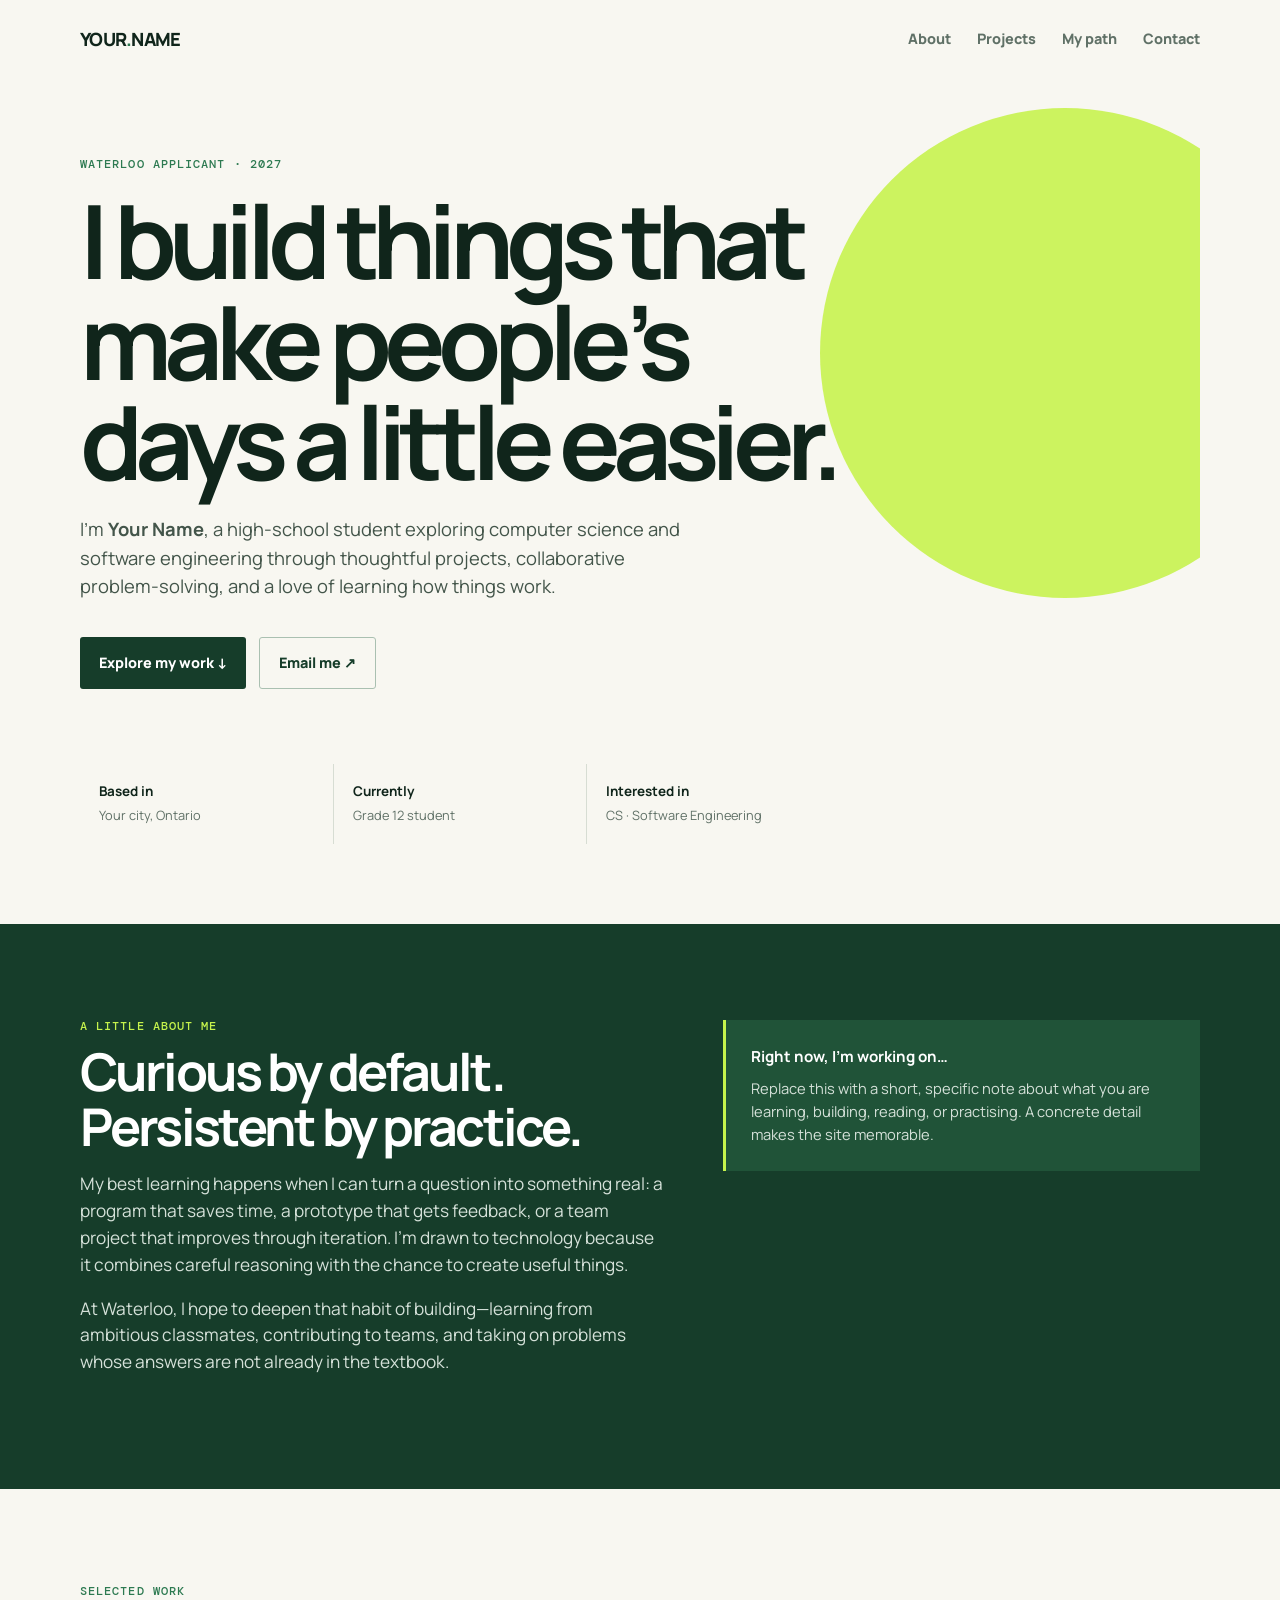
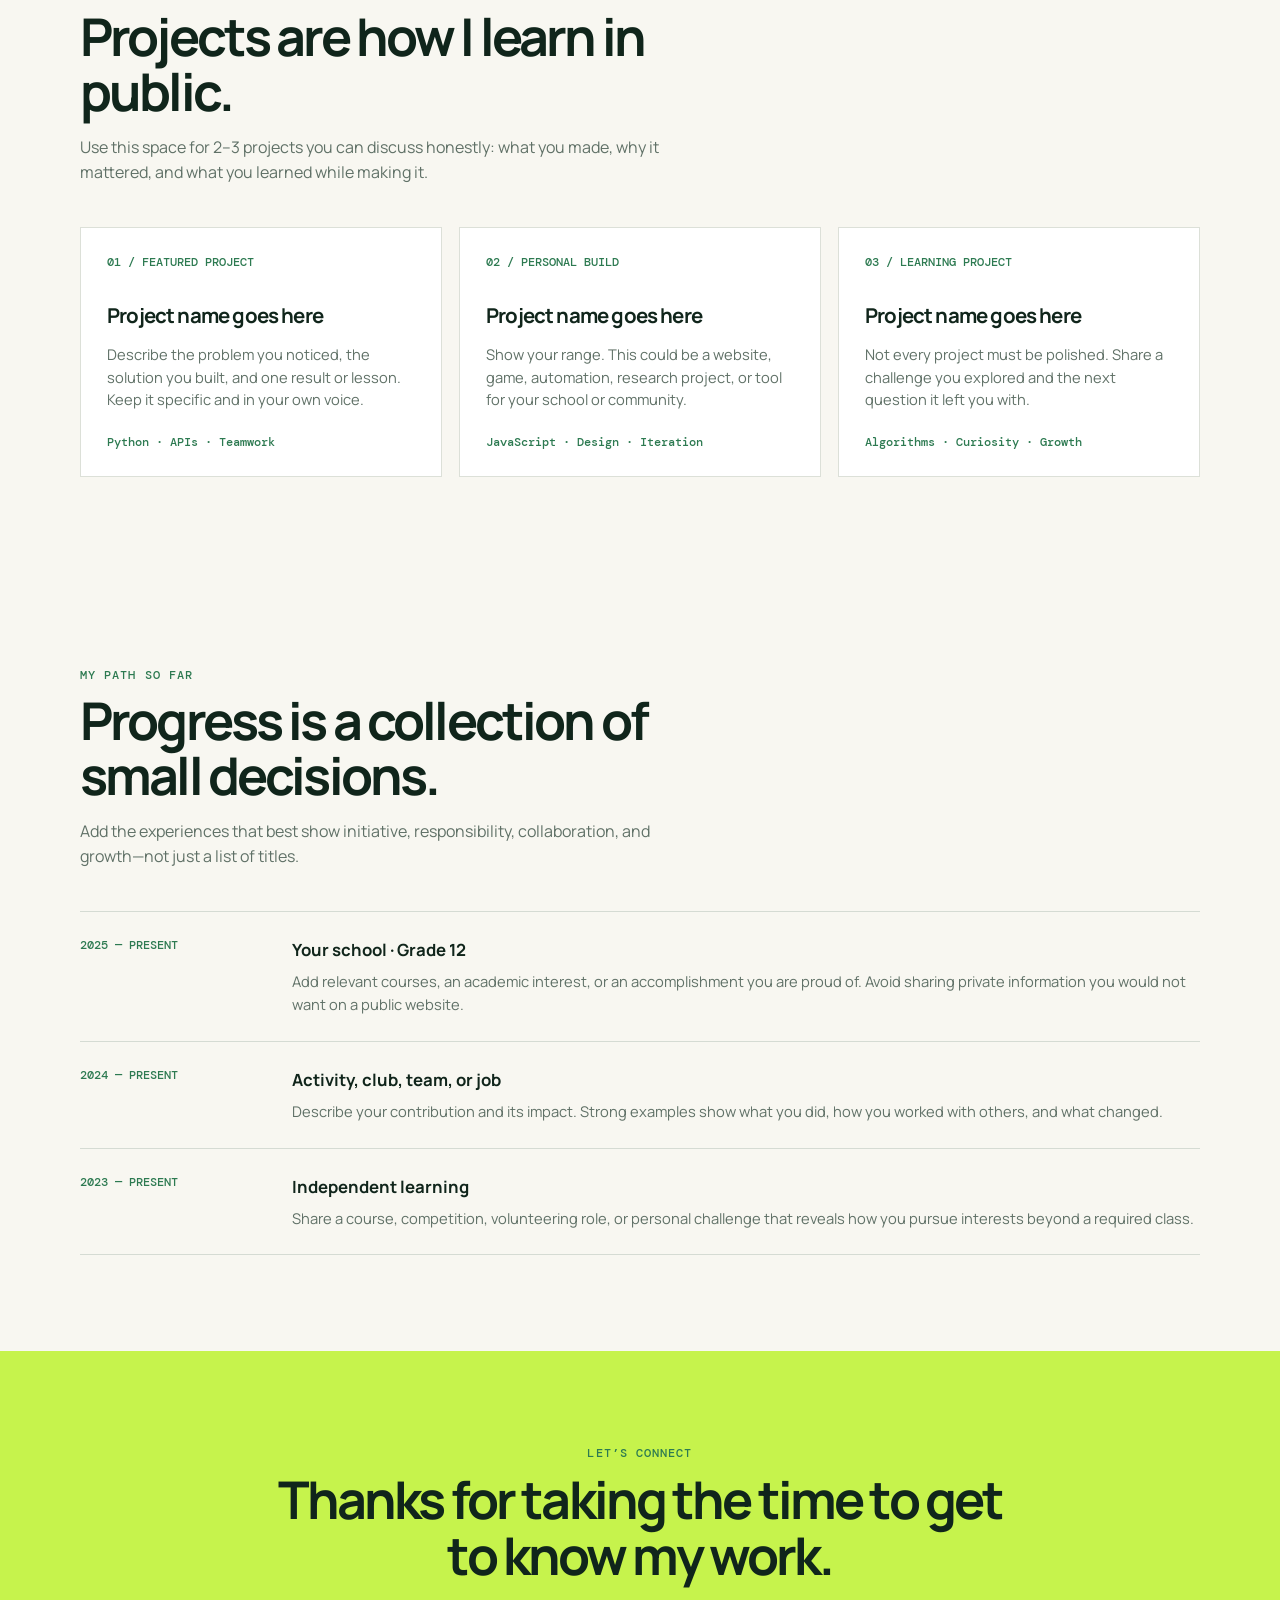
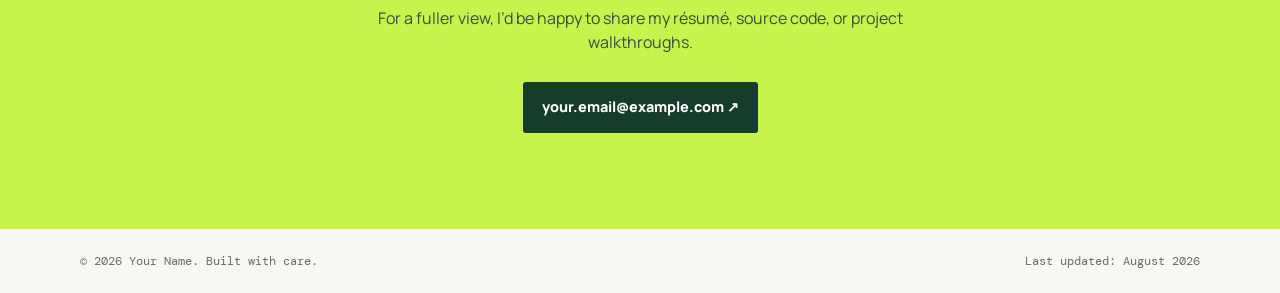
==== index.html @ 2b573045 "Add portfolio website" ====
<!doctype html>
<html lang="en">
  <head>
    <meta charset="UTF-8" />
    <meta name="viewport" content="width=device-width, initial-scale=1.0" />
    <meta name="description" content="A student portfolio for a University of Waterloo application." />
    <title>Your Name | Future CS / SE Student</title>
    <link rel="preconnect" href="https://fonts.googleapis.com" />
    <link rel="preconnect" href="https://fonts.gstatic.com" crossorigin />
    <link href="https://fonts.googleapis.com/css2?family=DM+Mono:wght@400;500&family=Manrope:wght@400;500;600;700;800&display=swap" rel="stylesheet" />
    <style>
      :root { --ink:#10251b; --pine:#163d2a; --leaf:#2d7a51; --lime:#c6f34c; --cream:#f8f7f1; --sand:#ebe9de; --muted:#607167; }
      * { box-sizing:border-box; } html { scroll-behavior:smooth; }
      body { margin:0; color:var(--ink); background:var(--cream); font-family:Manrope,Arial,sans-serif; line-height:1.55; }
      a { color:inherit; } .wrap { width:min(1120px, calc(100% - 40px)); margin:auto; }
      nav { display:flex; justify-content:space-between; align-items:center; padding:25px 0; font-size:.9rem; font-weight:800; }
      .brand { text-decoration:none; letter-spacing:-.04em; font-size:1.14rem; } .brand i { color:var(--leaf); font-style:normal; }
      .links { display:flex; gap:26px; } .links a { text-decoration:none; color:var(--muted); } .links a:hover { color:var(--ink); }
      .hero { min-height:610px; padding:80px 0 80px; position:relative; overflow:hidden; }
      .hero:after { content:""; position:absolute; width:490px; height:490px; border-radius:50%; background:var(--lime); right:-110px; top:30px; z-index:-1; opacity:.88; }
      .eyebrow, .kicker { font:500 .75rem/1 'DM Mono',monospace; letter-spacing:.09em; text-transform:uppercase; color:var(--leaf); }
      h1 { max-width:790px; margin:20px 0 24px; font-size:clamp(3.25rem, 8vw, 6.8rem); line-height:.98; letter-spacing:-.075em; }
      .intro { max-width:610px; margin:0; color:#43554a; font-size:1.15rem; }
      .actions { display:flex; gap:13px; margin-top:36px; flex-wrap:wrap; }
      .button { display:inline-flex; align-items:center; gap:9px; padding:14px 19px; border-radius:3px; text-decoration:none; font-weight:800; font-size:.9rem; }
      .button.primary { background:var(--pine); color:#fff; } .button.secondary { border:1px solid #aac0b1; color:var(--pine); }
      .button:hover { transform:translateY(-2px); transition:.18s ease; }
      .quick-facts { display:grid; grid-template-columns:repeat(3, 1fr); gap:1px; margin-top:75px; max-width:760px; background:#d7ddd3; }
      .fact { padding:17px 19px; background:var(--cream); } .fact strong { display:block; font-size:.84rem; } .fact span { color:var(--muted); font-size:.8rem; }
      section { padding:96px 0; } .section-heading { max-width:610px; margin-bottom:42px; }
      h2 { margin:12px 0; font-size:clamp(2rem,4.1vw,3.25rem); line-height:1.06; letter-spacing:-.055em; } .section-heading p { color:var(--muted); }
      .about { background:var(--pine); color:#fff; } .about .kicker { color:var(--lime); }
      .about-grid { display:grid; grid-template-columns:1.1fr .9fr; gap:60px; align-items:start; } .about p { color:#d5e1d9; font-size:1.08rem; }
      .now { padding:25px; background:#205338; border-left:3px solid var(--lime); } .now h3 { margin:0 0 9px; font-size:.95rem; } .now p { margin:0; font-size:.92rem; }
      .cards { display:grid; grid-template-columns:repeat(3,1fr); gap:17px; }
      .card { border:1px solid #dce0d8; background:#fff; padding:26px; min-height:250px; display:flex; flex-direction:column; }
      .number { font:500 .75rem 'DM Mono',monospace; color:var(--leaf); } .card h3 { font-size:1.28rem; letter-spacing:-.04em; margin:30px 0 11px; } .card p { margin:0; color:var(--muted); font-size:.92rem; }
      .tag { margin-top:auto; padding-top:24px; font:500 .72rem 'DM Mono',monospace; color:var(--leaf); }
      .path { border-top:1px solid #d5dbd3; } .timeline { display:grid; grid-template-columns:190px 1fr; border-bottom:1px solid #d5dbd3; padding:25px 0; gap:22px; } .timeline time { font:500 .78rem 'DM Mono',monospace; color:var(--leaf); } .timeline h3 { margin:0 0 7px; font-size:1.05rem; } .timeline p { margin:0; color:var(--muted); font-size:.92rem; }
      .contact { background:var(--lime); text-align:center; } .contact h2 { max-width:750px; margin:13px auto 23px; } .contact p { max-width:580px; margin:0 auto 27px; color:#34513e; }
      footer { padding:24px 0; color:var(--muted); font:400 .75rem 'DM Mono',monospace; display:flex; justify-content:space-between; }
      @media (max-width:750px) { .links { display:none; } .hero { min-height:auto; padding-top:55px; } .hero:after { width:260px; height:260px; right:-100px; top:10px; } .quick-facts, .cards { grid-template-columns:1fr; max-width:360px; } .about-grid { grid-template-columns:1fr; gap:25px; } .timeline { grid-template-columns:1fr; gap:7px; } section { padding:68px 0; } footer { display:block; } footer span { display:block; margin-bottom:7px; } }
    </style>
  </head>
  <body>
    <header class="wrap"><nav><a class="brand" href="#top">YOUR<i>.</i>NAME</a><div class="links"><a href="#about">About</a><a href="#projects">Projects</a><a href="#path">My path</a><a href="#contact">Contact</a></div></nav></header>
    <main id="top">
      <section class="hero wrap">
        <div class="eyebrow">Waterloo applicant · 2027</div>
        <h1>I build things that make people’s days a little easier.</h1>
        <p class="intro">I’m <strong>Your Name</strong>, a high-school student exploring computer science and software engineering through thoughtful projects, collaborative problem-solving, and a love of learning how things work.</p>
        <div class="actions"><a class="button primary" href="#projects">Explore my work ↓</a><a class="button secondary" href="mailto:your.email@example.com">Email me ↗</a></div>
        <div class="quick-facts"><div class="fact"><strong>Based in</strong><span>Your city, Ontario</span></div><div class="fact"><strong>Currently</strong><span>Grade 12 student</span></div><div class="fact"><strong>Interested in</strong><span>CS · Software Engineering</span></div></div>
      </section>

      <section class="about" id="about"><div class="wrap about-grid"><div><div class="kicker">A little about me</div><h2>Curious by default. Persistent by practice.</h2><p>My best learning happens when I can turn a question into something real: a program that saves time, a prototype that gets feedback, or a team project that improves through iteration. I’m drawn to technology because it combines careful reasoning with the chance to create useful things.</p><p>At Waterloo, I hope to deepen that habit of building—learning from ambitious classmates, contributing to teams, and taking on problems whose answers are not already in the textbook.</p></div><aside class="now"><h3>Right now, I’m working on…</h3><p>Replace this with a short, specific note about what you are learning, building, reading, or practising. A concrete detail makes the site memorable.</p></aside></div></section>

      <section id="projects"><div class="wrap"><div class="section-heading"><div class="kicker">Selected work</div><h2>Projects are how I learn in public.</h2><p>Use this space for 2–3 projects you can discuss honestly: what you made, why it mattered, and what you learned while making it.</p></div><div class="cards">
        <article class="card"><span class="number">01 / FEATURED PROJECT</span><h3>Project name goes here</h3><p>Describe the problem you noticed, the solution you built, and one result or lesson. Keep it specific and in your own voice.</p><span class="tag">Python · APIs · Teamwork</span></article>
        <article class="card"><span class="number">02 / PERSONAL BUILD</span><h3>Project name goes here</h3><p>Show your range. This could be a website, game, automation, research project, or tool for your school or community.</p><span class="tag">JavaScript · Design · Iteration</span></article>
        <article class="card"><span class="number">03 / LEARNING PROJECT</span><h3>Project name goes here</h3><p>Not every project must be polished. Share a challenge you explored and the next question it left you with.</p><span class="tag">Algorithms · Curiosity · Growth</span></article>
      </div></div></section>

      <section id="path"><div class="wrap"><div class="section-heading"><div class="kicker">My path so far</div><h2>Progress is a collection of small decisions.</h2><p>Add the experiences that best show initiative, responsibility, collaboration, and growth—not just a list of titles.</p></div><div class="path">
        <div class="timeline"><time>2025 — PRESENT</time><div><h3>Your school · Grade 12</h3><p>Add relevant courses, an academic interest, or an accomplishment you are proud of. Avoid sharing private information you would not want on a public website.</p></div></div>
        <div class="timeline"><time>2024 — PRESENT</time><div><h3>Activity, club, team, or job</h3><p>Describe your contribution and its impact. Strong examples show what you did, how you worked with others, and what changed.</p></div></div>
        <div class="timeline"><time>2023 — PRESENT</time><div><h3>Independent learning</h3><p>Share a course, competition, volunteering role, or personal challenge that reveals how you pursue interests beyond a required class.</p></div></div>
      </div></div></section>

      <section class="contact" id="contact"><div class="wrap"><div class="kicker">Let’s connect</div><h2>Thanks for taking the time to get to know my work.</h2><p>For a fuller view, I’d be happy to share my résumé, source code, or project walkthroughs.</p><a class="button primary" href="mailto:your.email@example.com">your.email@example.com ↗</a></div></section>
    </main>
    <footer class="wrap"><span>© 2026 Your Name. Built with care.</span><span>Last updated: August 2026</span></footer>
  </body>
</html>
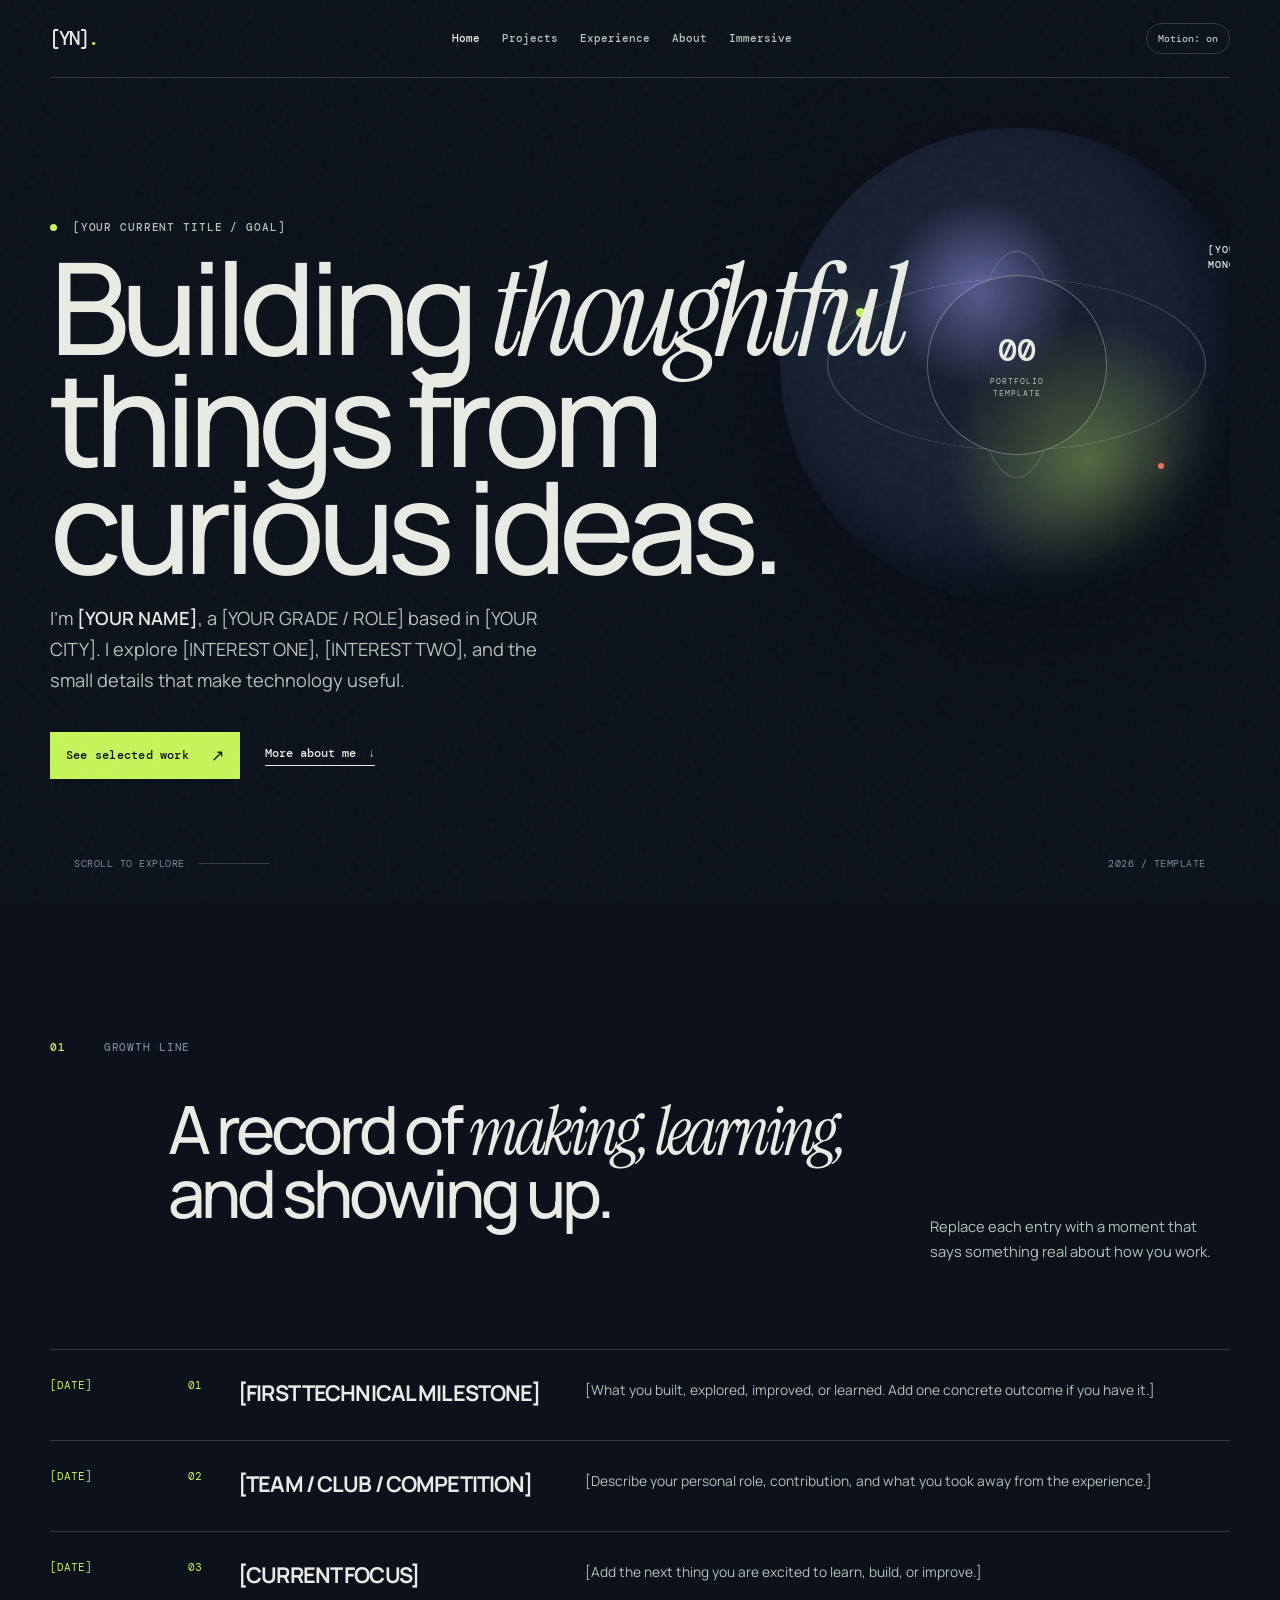
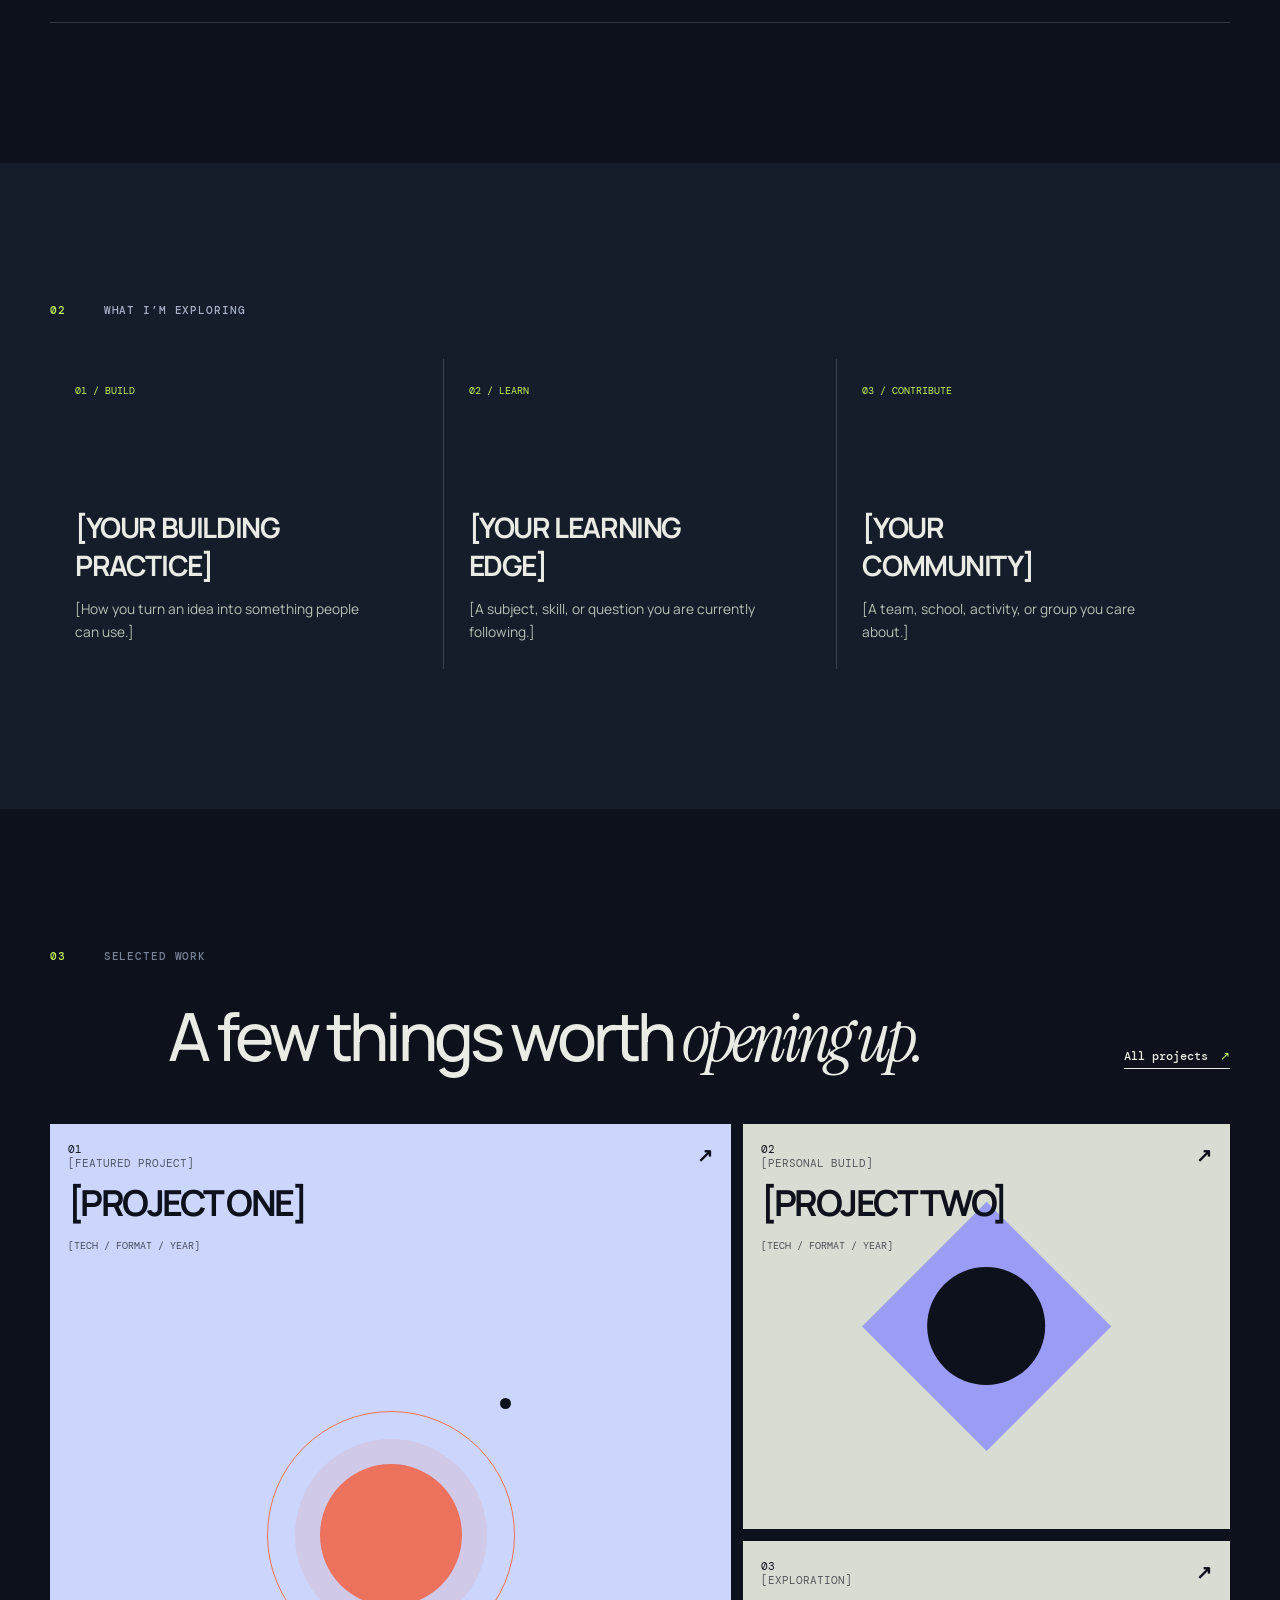
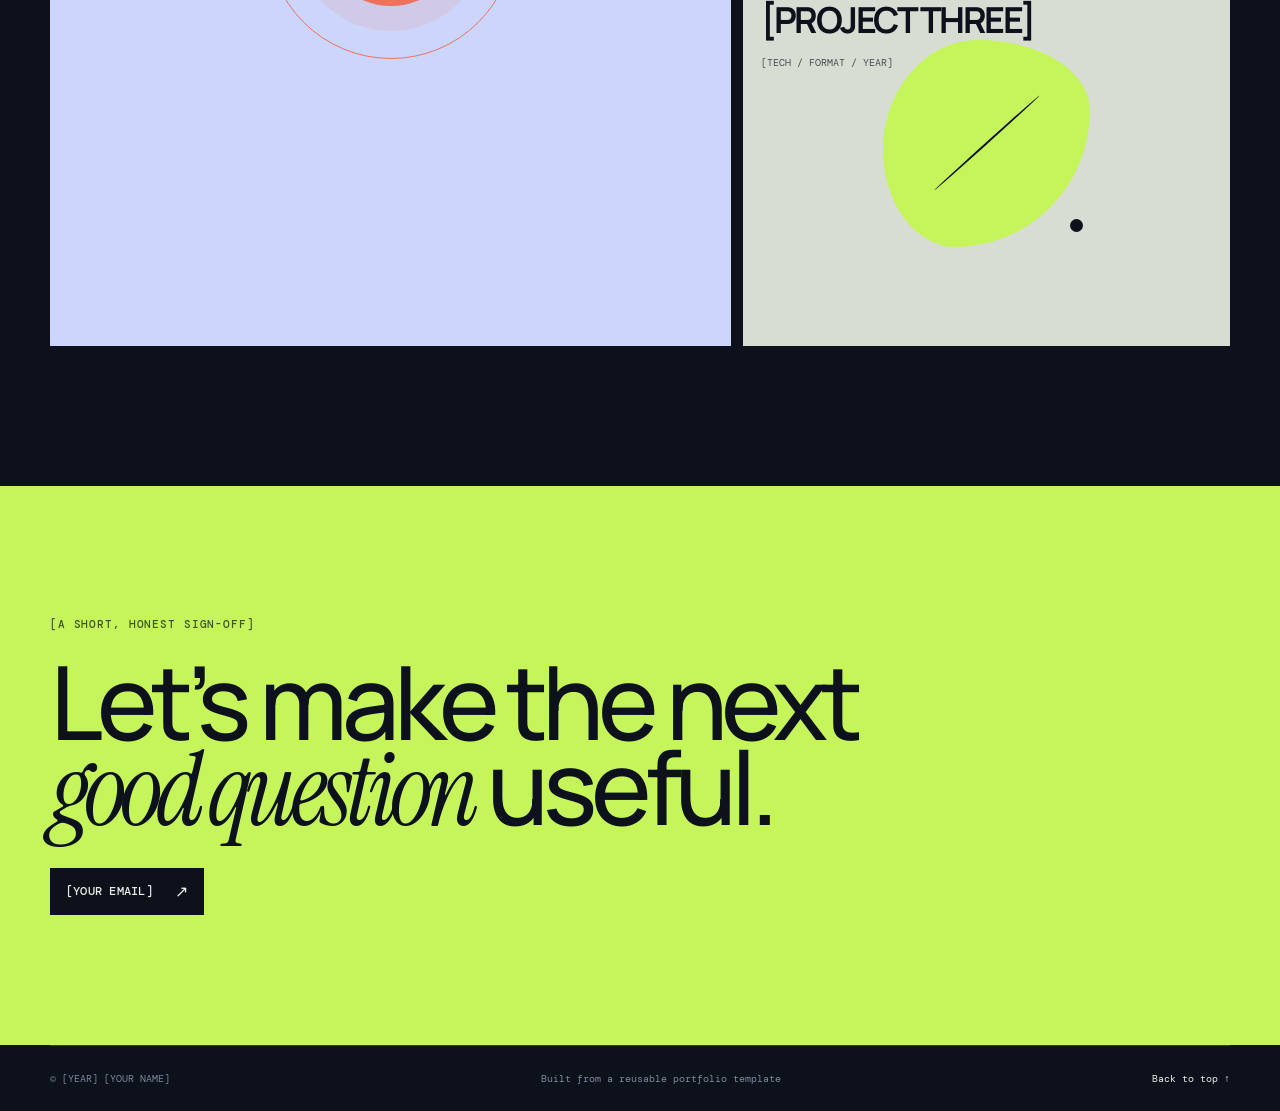
==== commit edbf1d2f: "Build modular portfolio template" ====
--- a/index.html
+++ b/index.html
@@ -3,72 +3,88 @@
   <head>
     <meta charset="UTF-8" />
     <meta name="viewport" content="width=device-width, initial-scale=1.0" />
-    <meta name="description" content="A student portfolio for a University of Waterloo application." />
-    <title>Your Name | Future CS / SE Student</title>
+    <meta name="description" content="[YOUR NAME]'s portfolio." />
+    <title>[YOUR NAME] — Portfolio</title>
     <link rel="preconnect" href="https://fonts.googleapis.com" />
     <link rel="preconnect" href="https://fonts.gstatic.com" crossorigin />
-    <link href="https://fonts.googleapis.com/css2?family=DM+Mono:wght@400;500&family=Manrope:wght@400;500;600;700;800&display=swap" rel="stylesheet" />
-    <style>
-      :root { --ink:#10251b; --pine:#163d2a; --leaf:#2d7a51; --lime:#c6f34c; --cream:#f8f7f1; --sand:#ebe9de; --muted:#607167; }
-      * { box-sizing:border-box; } html { scroll-behavior:smooth; }
-      body { margin:0; color:var(--ink); background:var(--cream); font-family:Manrope,Arial,sans-serif; line-height:1.55; }
-      a { color:inherit; } .wrap { width:min(1120px, calc(100% - 40px)); margin:auto; }
-      nav { display:flex; justify-content:space-between; align-items:center; padding:25px 0; font-size:.9rem; font-weight:800; }
-      .brand { text-decoration:none; letter-spacing:-.04em; font-size:1.14rem; } .brand i { color:var(--leaf); font-style:normal; }
-      .links { display:flex; gap:26px; } .links a { text-decoration:none; color:var(--muted); } .links a:hover { color:var(--ink); }
-      .hero { min-height:610px; padding:80px 0 80px; position:relative; overflow:hidden; }
-      .hero:after { content:""; position:absolute; width:490px; height:490px; border-radius:50%; background:var(--lime); right:-110px; top:30px; z-index:-1; opacity:.88; }
-      .eyebrow, .kicker { font:500 .75rem/1 'DM Mono',monospace; letter-spacing:.09em; text-transform:uppercase; color:var(--leaf); }
-      h1 { max-width:790px; margin:20px 0 24px; font-size:clamp(3.25rem, 8vw, 6.8rem); line-height:.98; letter-spacing:-.075em; }
-      .intro { max-width:610px; margin:0; color:#43554a; font-size:1.15rem; }
-      .actions { display:flex; gap:13px; margin-top:36px; flex-wrap:wrap; }
-      .button { display:inline-flex; align-items:center; gap:9px; padding:14px 19px; border-radius:3px; text-decoration:none; font-weight:800; font-size:.9rem; }
-      .button.primary { background:var(--pine); color:#fff; } .button.secondary { border:1px solid #aac0b1; color:var(--pine); }
-      .button:hover { transform:translateY(-2px); transition:.18s ease; }
-      .quick-facts { display:grid; grid-template-columns:repeat(3, 1fr); gap:1px; margin-top:75px; max-width:760px; background:#d7ddd3; }
-      .fact { padding:17px 19px; background:var(--cream); } .fact strong { display:block; font-size:.84rem; } .fact span { color:var(--muted); font-size:.8rem; }
-      section { padding:96px 0; } .section-heading { max-width:610px; margin-bottom:42px; }
-      h2 { margin:12px 0; font-size:clamp(2rem,4.1vw,3.25rem); line-height:1.06; letter-spacing:-.055em; } .section-heading p { color:var(--muted); }
-      .about { background:var(--pine); color:#fff; } .about .kicker { color:var(--lime); }
-      .about-grid { display:grid; grid-template-columns:1.1fr .9fr; gap:60px; align-items:start; } .about p { color:#d5e1d9; font-size:1.08rem; }
-      .now { padding:25px; background:#205338; border-left:3px solid var(--lime); } .now h3 { margin:0 0 9px; font-size:.95rem; } .now p { margin:0; font-size:.92rem; }
-      .cards { display:grid; grid-template-columns:repeat(3,1fr); gap:17px; }
-      .card { border:1px solid #dce0d8; background:#fff; padding:26px; min-height:250px; display:flex; flex-direction:column; }
-      .number { font:500 .75rem 'DM Mono',monospace; color:var(--leaf); } .card h3 { font-size:1.28rem; letter-spacing:-.04em; margin:30px 0 11px; } .card p { margin:0; color:var(--muted); font-size:.92rem; }
-      .tag { margin-top:auto; padding-top:24px; font:500 .72rem 'DM Mono',monospace; color:var(--leaf); }
-      .path { border-top:1px solid #d5dbd3; } .timeline { display:grid; grid-template-columns:190px 1fr; border-bottom:1px solid #d5dbd3; padding:25px 0; gap:22px; } .timeline time { font:500 .78rem 'DM Mono',monospace; color:var(--leaf); } .timeline h3 { margin:0 0 7px; font-size:1.05rem; } .timeline p { margin:0; color:var(--muted); font-size:.92rem; }
-      .contact { background:var(--lime); text-align:center; } .contact h2 { max-width:750px; margin:13px auto 23px; } .contact p { max-width:580px; margin:0 auto 27px; color:#34513e; }
-      footer { padding:24px 0; color:var(--muted); font:400 .75rem 'DM Mono',monospace; display:flex; justify-content:space-between; }
-      @media (max-width:750px) { .links { display:none; } .hero { min-height:auto; padding-top:55px; } .hero:after { width:260px; height:260px; right:-100px; top:10px; } .quick-facts, .cards { grid-template-columns:1fr; max-width:360px; } .about-grid { grid-template-columns:1fr; gap:25px; } .timeline { grid-template-columns:1fr; gap:7px; } section { padding:68px 0; } footer { display:block; } footer span { display:block; margin-bottom:7px; } }
-    </style>
+    <link href="https://fonts.googleapis.com/css2?family=DM+Mono:wght@400;500&family=Instrument+Serif:ital@0;1&family=Manrope:wght@400;500;600;700;800&display=swap" rel="stylesheet" />
+    <link rel="stylesheet" href="assets/css/tokens.css" />
+    <link rel="stylesheet" href="assets/css/base.css" />
+    <link rel="stylesheet" href="assets/css/home.css" />
   </head>
   <body>
-    <header class="wrap"><nav><a class="brand" href="#top">YOUR<i>.</i>NAME</a><div class="links"><a href="#about">About</a><a href="#projects">Projects</a><a href="#path">My path</a><a href="#contact">Contact</a></div></nav></header>
-    <main id="top">
-      <section class="hero wrap">
-        <div class="eyebrow">Waterloo applicant · 2027</div>
-        <h1>I build things that make people’s days a little easier.</h1>
-        <p class="intro">I’m <strong>Your Name</strong>, a high-school student exploring computer science and software engineering through thoughtful projects, collaborative problem-solving, and a love of learning how things work.</p>
-        <div class="actions"><a class="button primary" href="#projects">Explore my work ↓</a><a class="button secondary" href="mailto:your.email@example.com">Email me ↗</a></div>
-        <div class="quick-facts"><div class="fact"><strong>Based in</strong><span>Your city, Ontario</span></div><div class="fact"><strong>Currently</strong><span>Grade 12 student</span></div><div class="fact"><strong>Interested in</strong><span>CS · Software Engineering</span></div></div>
+    <div class="noise" aria-hidden="true"></div>
+    <header class="site-header container">
+      <a class="wordmark" href="index.html" aria-label="Home">[YN]<span>.</span></a>
+      <nav aria-label="Primary navigation">
+        <a class="is-active" href="index.html">Home</a>
+        <a href="pages/projects.html">Projects</a>
+        <a href="pages/experience.html">Experience</a>
+        <a href="pages/about.html">About</a>
+        <a href="pages/immersive.html">Immersive</a>
+      </nav>
+      <button class="motion-toggle" type="button" aria-pressed="false" data-motion-toggle>Motion: on</button>
+    </header>
+
+    <main>
+      <section class="hero container" aria-labelledby="hero-title">
+        <div class="hero-copy reveal">
+          <p class="eyebrow"><span class="pulse"></span> [YOUR CURRENT TITLE / GOAL]</p>
+          <h1 id="hero-title">Building <em>thoughtful</em> things from curious ideas.</h1>
+          <p class="lede">I’m <strong>[YOUR NAME]</strong>, a [YOUR GRADE / ROLE] based in [YOUR CITY]. I explore [INTEREST ONE], [INTEREST TWO], and the small details that make technology useful.</p>
+          <div class="action-row">
+            <a class="button button-primary" href="pages/projects.html">See selected work <span>↗</span></a>
+            <a class="text-link" href="pages/about.html">More about me <span>↓</span></a>
+          </div>
+        </div>
+        <div class="hero-orbit reveal reveal-delay" aria-hidden="true">
+          <div class="orbit-ring ring-one"></div><div class="orbit-ring ring-two"></div>
+          <div class="orbit-dot dot-one"></div><div class="orbit-dot dot-two"></div>
+          <div class="orbit-core"><span>00</span><small>PORTFOLIO<br>TEMPLATE</small></div>
+          <p class="orbit-caption">[YOUR<br>MONOGRAM]</p>
+        </div>
+        <div class="hero-footer reveal reveal-delay-2">
+          <span>Scroll to explore</span><span class="scroll-line"></span><span>2026 / TEMPLATE</span>
+        </div>
       </section>
 
-      <section class="about" id="about"><div class="wrap about-grid"><div><div class="kicker">A little about me</div><h2>Curious by default. Persistent by practice.</h2><p>My best learning happens when I can turn a question into something real: a program that saves time, a prototype that gets feedback, or a team project that improves through iteration. I’m drawn to technology because it combines careful reasoning with the chance to create useful things.</p><p>At Waterloo, I hope to deepen that habit of building—learning from ambitious classmates, contributing to teams, and taking on problems whose answers are not already in the textbook.</p></div><aside class="now"><h3>Right now, I’m working on…</h3><p>Replace this with a short, specific note about what you are learning, building, reading, or practising. A concrete detail makes the site memorable.</p></aside></div></section>
+      <section class="signal-section section container" aria-labelledby="signal-title">
+        <div class="section-label reveal"><span>01</span><span>Growth line</span></div>
+        <div class="section-intro reveal"><h2 id="signal-title">A record of <em>making, learning,</em> and showing up.</h2><p>Replace each entry with a moment that says something real about how you work.</p></div>
+        <ol class="signal-list">
+          <li class="signal-item reveal"><time>[DATE]</time><div><span class="index">01</span><h3>[FIRST TECHNICAL MILESTONE]</h3><p>[What you built, explored, improved, or learned. Add one concrete outcome if you have it.]</p></div></li>
+          <li class="signal-item reveal"><time>[DATE]</time><div><span class="index">02</span><h3>[TEAM / CLUB / COMPETITION]</h3><p>[Describe your personal role, contribution, and what you took away from the experience.]</p></div></li>
+          <li class="signal-item reveal"><time>[DATE]</time><div><span class="index">03</span><h3>[CURRENT FOCUS]</h3><p>[Add the next thing you are excited to learn, build, or improve.]</p></div></li>
+        </ol>
+      </section>
 
-      <section id="projects"><div class="wrap"><div class="section-heading"><div class="kicker">Selected work</div><h2>Projects are how I learn in public.</h2><p>Use this space for 2–3 projects you can discuss honestly: what you made, why it mattered, and what you learned while making it.</p></div><div class="cards">
-        <article class="card"><span class="number">01 / FEATURED PROJECT</span><h3>Project name goes here</h3><p>Describe the problem you noticed, the solution you built, and one result or lesson. Keep it specific and in your own voice.</p><span class="tag">Python · APIs · Teamwork</span></article>
-        <article class="card"><span class="number">02 / PERSONAL BUILD</span><h3>Project name goes here</h3><p>Show your range. This could be a website, game, automation, research project, or tool for your school or community.</p><span class="tag">JavaScript · Design · Iteration</span></article>
-        <article class="card"><span class="number">03 / LEARNING PROJECT</span><h3>Project name goes here</h3><p>Not every project must be polished. Share a challenge you explored and the next question it left you with.</p><span class="tag">Algorithms · Curiosity · Growth</span></article>
-      </div></div></section>
+      <section class="focus-section section">
+        <div class="container">
+          <div class="section-label section-label-light reveal"><span>02</span><span>What I’m exploring</span></div>
+          <div class="focus-grid">
+            <article class="focus-card reveal"><span>01 / BUILD</span><h3>[YOUR BUILDING PRACTICE]</h3><p>[How you turn an idea into something people can use.]</p></article>
+            <article class="focus-card reveal reveal-delay"><span>02 / LEARN</span><h3>[YOUR LEARNING EDGE]</h3><p>[A subject, skill, or question you are currently following.]</p></article>
+            <article class="focus-card reveal reveal-delay-2"><span>03 / CONTRIBUTE</span><h3>[YOUR COMMUNITY]</h3><p>[A team, school, activity, or group you care about.]</p></article>
+          </div>
+        </div>
+      </section>
 
-      <section id="path"><div class="wrap"><div class="section-heading"><div class="kicker">My path so far</div><h2>Progress is a collection of small decisions.</h2><p>Add the experiences that best show initiative, responsibility, collaboration, and growth—not just a list of titles.</p></div><div class="path">
-        <div class="timeline"><time>2025 — PRESENT</time><div><h3>Your school · Grade 12</h3><p>Add relevant courses, an academic interest, or an accomplishment you are proud of. Avoid sharing private information you would not want on a public website.</p></div></div>
-        <div class="timeline"><time>2024 — PRESENT</time><div><h3>Activity, club, team, or job</h3><p>Describe your contribution and its impact. Strong examples show what you did, how you worked with others, and what changed.</p></div></div>
-        <div class="timeline"><time>2023 — PRESENT</time><div><h3>Independent learning</h3><p>Share a course, competition, volunteering role, or personal challenge that reveals how you pursue interests beyond a required class.</p></div></div>
-      </div></div></section>
+      <section class="work-section section container" aria-labelledby="work-title">
+        <div class="section-label reveal"><span>03</span><span>Selected work</span></div>
+        <div class="work-heading reveal"><h2 id="work-title">A few things worth <em>opening up.</em></h2><a class="text-link" href="pages/projects.html">All projects <span>↗</span></a></div>
+        <div class="work-grid">
+          <a class="work-card work-card-large reveal" href="pages/projects.html#project-one"><span class="work-index">01</span><div class="project-shape shape-coral"><i></i><i></i><i></i></div><div class="work-meta"><p>[FEATURED PROJECT]</p><h3>[PROJECT ONE]</h3><span>[TECH / FORMAT / YEAR]</span></div><b>↗</b></a>
+          <a class="work-card reveal reveal-delay" href="pages/projects.html#project-two"><span class="work-index">02</span><div class="project-shape shape-lilac"><i></i><i></i></div><div class="work-meta"><p>[PERSONAL BUILD]</p><h3>[PROJECT TWO]</h3><span>[TECH / FORMAT / YEAR]</span></div><b>↗</b></a>
+          <a class="work-card reveal reveal-delay-2" href="pages/projects.html#project-three"><span class="work-index">03</span><div class="project-shape shape-lime"><i></i><i></i><i></i></div><div class="work-meta"><p>[EXPLORATION]</p><h3>[PROJECT THREE]</h3><span>[TECH / FORMAT / YEAR]</span></div><b>↗</b></a>
+        </div>
+      </section>
 
-      <section class="contact" id="contact"><div class="wrap"><div class="kicker">Let’s connect</div><h2>Thanks for taking the time to get to know my work.</h2><p>For a fuller view, I’d be happy to share my résumé, source code, or project walkthroughs.</p><a class="button primary" href="mailto:your.email@example.com">your.email@example.com ↗</a></div></section>
+      <section class="closing-section">
+        <div class="container reveal"><p class="eyebrow">[A SHORT, HONEST SIGN-OFF]</p><h2>Let’s make the next<br><em>good question</em> useful.</h2><a class="button button-light" href="mailto:[YOUR EMAIL]">[YOUR EMAIL] <span>↗</span></a></div>
+      </section>
     </main>
-    <footer class="wrap"><span>© 2026 Your Name. Built with care.</span><span>Last updated: August 2026</span></footer>
+
+    <footer class="site-footer container"><span>© [YEAR] [YOUR NAME]</span><span>Built from a reusable portfolio template</span><a href="#top" data-to-top>Back to top ↑</a></footer>
+    <script src="assets/js/main.js"></script>
   </body>
 </html>
--- a/assets/css/tokens.css
+++ b/assets/css/tokens.css
@@ -0,0 +1,17 @@
+:root {
+  --ink: #0c111b;
+  --ink-soft: #151d2b;
+  --paper: #e9ece4;
+  --paper-dim: #b8c0b7;
+  --line: rgba(233, 236, 228, .18);
+  --acid: #c6f55b;
+  --coral: #ed725e;
+  --lilac: #9b9cf5;
+  --serif: "Instrument Serif", Georgia, serif;
+  --sans: "Manrope", Arial, sans-serif;
+  --mono: "DM Mono", monospace;
+  --ease: cubic-bezier(.22, 1, .36, 1);
+  --container: min(1180px, calc(100% - 48px));
+}
+
+@media (max-width: 600px) { :root { --container: min(100% - 32px, 1180px); } }
--- a/assets/css/base.css
+++ b/assets/css/base.css
@@ -0,0 +1,22 @@
+* { box-sizing: border-box; }
+html { scroll-behavior: smooth; background: var(--ink); }
+body { margin: 0; background: var(--ink); color: var(--paper); font-family: var(--sans); -webkit-font-smoothing: antialiased; }
+body::selection { background: var(--acid); color: var(--ink); }
+a { color: inherit; } button { font: inherit; }
+.container { width: var(--container); margin-inline: auto; }
+.noise { position: fixed; z-index: 9; inset: 0; pointer-events: none; opacity: .04; background-image: url("data:image/svg+xml,%3Csvg viewBox='0 0 160 160' xmlns='http://www.w3.org/2000/svg'%3E%3Cfilter id='n'%3E%3CfeTurbulence type='fractalNoise' baseFrequency='.9' numOctaves='4' stitchTiles='stitch'/%3E%3C/filter%3E%3Crect width='100%25' height='100%25' filter='url(%23n)' opacity='.8'/%3E%3C/svg%3E"); }
+.site-header { min-height: 78px; display: flex; align-items: center; justify-content: space-between; gap: 18px; position: relative; z-index: 10; border-bottom: 1px solid var(--line); }
+.wordmark { text-decoration: none; font: 500 1.2rem var(--mono); letter-spacing: -.08em; } .wordmark span { color: var(--acid); }
+nav { display: flex; gap: 22px; align-items: center; } nav a { color: var(--paper-dim); font: 500 .71rem var(--mono); text-decoration: none; transition: color .35s var(--ease); } nav a:hover, nav a.is-active { color: var(--paper); }
+.motion-toggle { border: 1px solid var(--line); background: transparent; color: var(--paper-dim); border-radius: 100px; padding: 8px 11px; font: 500 .65rem var(--mono); cursor: pointer; transition: border-color .3s, color .3s; } .motion-toggle:hover { border-color: var(--acid); color: var(--acid); }
+.eyebrow { color: var(--paper-dim); font: 500 .68rem var(--mono); letter-spacing: .08em; line-height: 1.6; text-transform: uppercase; }
+.pulse { display: inline-block; width: 7px; height: 7px; margin-right: 8px; border-radius: 50%; background: var(--acid); box-shadow: 0 0 0 0 rgba(198,245,91,.6); animation: pulse 2.4s infinite; }
+.section { padding-block: 140px; }.section-label { color: #788295; display: flex; gap: 38px; align-items: center; font: 500 .68rem var(--mono); letter-spacing: .08em; text-transform: uppercase; } .section-label span:first-child { color: var(--acid); }.section-label-light { color: #a6b0c5; }
+h1, h2, h3, p { margin-top: 0; }h1, h2 { font-weight: 500; letter-spacing: -.06em; } em { font-family: var(--serif); font-weight: 400; } .lede { max-width: 520px; color: var(--paper-dim); font-size: clamp(1rem, 1.5vw, 1.14rem); line-height: 1.7; } .lede strong { color: var(--paper); font-weight: 600; }
+.button { display: inline-flex; align-items: center; gap: 22px; padding: 13px 16px; font: 500 .72rem var(--mono); letter-spacing: .02em; text-decoration: none; transition: transform .35s var(--ease), background .35s var(--ease); }.button span { font-size: 1rem; }.button:hover { transform: translateY(-3px); }.button-primary { background: var(--acid); color: var(--ink); }.button-light { background: var(--paper); color: var(--ink); }.text-link { border-bottom: 1px solid currentColor; padding-bottom: 4px; color: var(--paper); font: 500 .73rem var(--mono); text-decoration: none; }.text-link span { color: var(--acid); margin-left: 5px; }
+.site-footer { display: flex; justify-content: space-between; gap: 16px; padding-block: 26px; color: #7e899d; border-top: 1px solid var(--line); font: 400 .64rem var(--mono); }.site-footer a { color: var(--paper); text-decoration: none; }
+.page-hero { padding-block: 100px 72px; border-bottom: 1px solid var(--line); }.page-hero h1 { max-width: 850px; margin: 20px 0 15px; font-size: clamp(3.8rem, 9vw, 8.6rem); line-height: .88; }.page-hero p { max-width: 610px; color: var(--paper-dim); line-height: 1.7; }
+.reveal { opacity: 0; transform: translateY(24px); transition: opacity .8s var(--ease), transform .8s var(--ease); }.reveal.is-visible { opacity: 1; transform: none; }.reveal-delay { transition-delay: .14s; }.reveal-delay-2 { transition-delay: .26s; }
+body[data-motion="reduced"] *, body[data-motion="none"] * { animation-duration: .01ms !important; animation-iteration-count: 1 !important; transition-duration: .01ms !important; scroll-behavior: auto !important; }
+@keyframes pulse { 60% { box-shadow: 0 0 0 8px rgba(198,245,91,0); } }
+@media (max-width: 760px) { .site-header { min-height: 68px; } nav { gap: 11px; overflow-x: auto; } nav a { font-size: .62rem; } .motion-toggle { display: none; } .section { padding-block: 82px; } .site-footer { flex-direction: column; } }
--- a/assets/css/home.css
+++ b/assets/css/home.css
@@ -0,0 +1,9 @@
+.hero { min-height: calc(100svh - 78px); padding-top: clamp(70px, 11vw, 154px); position: relative; overflow: hidden; }.hero-copy { position: relative; z-index: 2; }.hero h1 { max-width: 890px; margin: 17px 0 25px; font-size: clamp(4.1rem, 10vw, 9.6rem); line-height: .83; }.action-row { display: flex; align-items: center; gap: 25px; margin-top: 36px; }.hero-footer { position: absolute; bottom: 30px; left: max(24px, calc((100% - min(1180px, calc(100% - 48px))) / 2)); right: max(24px, calc((100% - min(1180px, calc(100% - 48px))) / 2)); display: flex; align-items: center; gap: 13px; color: #7e899d; font: .63rem var(--mono); text-transform: uppercase; letter-spacing: .05em; }.hero-footer span:last-child { margin-left: auto; }.scroll-line { width: 72px; height: 1px; background: var(--line); }
+.hero-orbit { width: clamp(280px, 37vw, 510px); height: clamp(280px, 37vw, 510px); position: absolute; z-index: 1; top: 50px; right: -2%; border-radius: 50%; background: radial-gradient(circle at 42% 35%, rgba(155,156,245,.58), transparent 23%), radial-gradient(circle at 65% 70%, rgba(198,245,91,.35), transparent 31%), #172133; box-shadow: inset -35px -35px 70px rgba(3,7,14,.8), 0 24px 120px rgba(0,0,0,.3); }.orbit-ring { position: absolute; border: 1px solid rgba(233,236,228,.3); border-radius: 50%; }.ring-one { inset: 10%; transform: rotateX(63deg) rotateZ(-20deg); animation: orbit 12s linear infinite; }.ring-two { inset: 26%; transform: rotateY(68deg) rotateZ(42deg); animation: orbit 9s linear reverse infinite; }.orbit-dot { position: absolute; width: 9px; height: 9px; border-radius: 50%; background: var(--acid); box-shadow: 0 0 24px var(--acid); }.dot-one { left: 16%; top: 38%; }.dot-two { right: 19%; bottom: 28%; width: 6px; height: 6px; background: var(--coral); box-shadow: 0 0 20px var(--coral); }.orbit-core { position: absolute; inset: 31%; display: grid; place-content: center; border: 1px solid rgba(233,236,228,.35); border-radius: 50%; text-align: center; background: rgba(11,17,27,.18); backdrop-filter: blur(3px); }.orbit-core span { font: 500 2rem var(--mono); }.orbit-core small { margin-top: 5px; color: var(--paper-dim); font: .48rem/1.55 var(--mono); letter-spacing: .12em; }.orbit-caption { position: absolute; right: -16px; top: 24%; color: var(--paper); font: 500 .65rem/1.45 var(--mono); letter-spacing: .08em; text-transform: uppercase; }
+.section-intro { display: grid; grid-template-columns: minmax(0, 1fr) 300px; gap: 56px; margin: 44px 0 70px 118px; }.section-intro h2, .work-heading h2 { font-size: clamp(2.8rem, 5.2vw, 5.3rem); line-height: .92; }.section-intro p { color: var(--paper-dim); font-size: .92rem; line-height: 1.7; align-self: end; }.signal-list { padding: 0; margin: 0; list-style: none; border-top: 1px solid var(--line); }.signal-item { display: grid; grid-template-columns: 118px 1fr; gap: 20px; padding: 28px 0 32px; border-bottom: 1px solid var(--line); }.signal-item time, .signal-item .index { color: var(--acid); font: .67rem var(--mono); }.signal-item div { display: grid; grid-template-columns: 50px minmax(180px, .7fr) 1.3fr; align-items: start; }.signal-item h3 { margin: 0; font-size: clamp(1.1rem, 1.7vw, 1.45rem); letter-spacing: -.04em; }.signal-item p { margin: 0; color: var(--paper-dim); font-size: .86rem; line-height: 1.7; }
+.focus-section { background: var(--ink-soft); }.focus-grid { display: grid; grid-template-columns: repeat(3,1fr); gap: 1px; margin-top: 42px; background: var(--line); }.focus-card { min-height: 310px; padding: 25px; background: var(--ink-soft); display: flex; flex-direction: column; transition: background .4s var(--ease); }.focus-card:hover { background: #202b3e; }.focus-card span { color: var(--acid); font: .65rem var(--mono); }.focus-card h3 { max-width: 240px; margin: auto 0 14px; font-size: clamp(1.45rem, 2.2vw, 2rem); letter-spacing: -.05em; }.focus-card p { color: var(--paper-dim); max-width: 290px; margin: 0; font-size: .86rem; line-height: 1.65; }
+.work-heading { display: flex; align-items: end; justify-content: space-between; gap: 32px; margin: 42px 0 55px 118px; }.work-heading h2 { margin: 0; }.work-grid { display: grid; grid-template-columns: 1.4fr 1fr; gap: 12px; }.work-card { min-height: 405px; padding: 18px; display: grid; grid-template-rows: auto 1fr auto; position: relative; background: #d7ddd3; color: var(--ink); overflow: hidden; text-decoration: none; transition: transform .45s var(--ease); }.work-card:hover { transform: translateY(-6px); }.work-card-large { grid-row: span 2; min-height: 822px; background: #ccd5fc; }.work-index, .work-meta p { font: .67rem var(--mono); }.work-card b { position: absolute; top: 18px; right: 18px; font-size: 1.2rem; transition: transform .4s var(--ease); }.work-card:hover b { transform: translate(4px, -4px); }.work-meta { position: relative; z-index: 2; }.work-meta p { margin: 0 0 8px; opacity: .65; }.work-meta h3 { margin: 0 0 5px; font-size: clamp(1.6rem, 2.8vw, 2.7rem); letter-spacing: -.07em; }.work-meta span { font: .64rem var(--mono); opacity: .7; }.project-shape { position: absolute; inset: 24%; display: grid; place-items: center; }.project-shape i { display: block; position: absolute; border-radius: 50%; }.shape-coral i:nth-child(1) { width: 70%; aspect-ratio: 1; border: 1px solid #ef725e; }.shape-coral i:nth-child(2) { width: 40%; aspect-ratio: 1; background: var(--coral); box-shadow: 0 0 0 25px rgba(237,114,94,.12); }.shape-coral i:nth-child(3) { width: 11px; height: 11px; top: 18%; right: 16%; background: var(--ink); }.shape-lilac { inset: 18%; }.shape-lilac i:first-child { width: 80%; aspect-ratio: 1; background: var(--lilac); clip-path: polygon(50% 0, 100% 50%, 50% 100%, 0 50%); }.shape-lilac i:last-child { width: 38%; aspect-ratio: 1; background: var(--ink); transform: rotate(45deg); }.shape-lime i:first-child { width: 82%; aspect-ratio: 1; background: var(--acid); border-radius: 46% 54% 65% 35% / 53% 34% 66% 47%; }.shape-lime i:nth-child(2) { width: 56%; height: 2px; background: var(--ink); transform: rotate(-42deg); }.shape-lime i:last-child { width: 13px; height: 13px; background: var(--ink); right: 12%; bottom: 8%; }
+.closing-section { padding: 130px 0; color: var(--ink); background: var(--acid); }.closing-section .eyebrow { color: #3d5420; }.closing-section h2 { margin: 26px 0 35px; font-size: clamp(3.5rem, 8vw, 8rem); line-height: .83; }.closing-section .button { background: var(--ink); color: var(--paper); }
+@keyframes orbit { to { transform: rotateX(63deg) rotateZ(340deg); } }
+@media (max-width: 900px) { .hero-orbit { opacity: .65; right: -16%; top: 120px; }.section-intro, .work-heading { margin-left: 0; }.section-intro { grid-template-columns: 1fr; gap: 12px; }.signal-item { grid-template-columns: 90px 1fr; }.signal-item div { grid-template-columns: 42px 1fr; }.signal-item p { grid-column: 2; margin-top: 12px; }.work-grid { grid-template-columns: 1fr 1fr; }.work-card-large { grid-row: auto; grid-column: 1 / -1; min-height: 500px; } }
+@media (max-width: 600px) { .hero { min-height: 760px; padding-top: 83px; }.hero h1 { font-size: clamp(3.7rem, 17vw, 5.7rem); }.hero-orbit { width: 270px; height: 270px; top: 370px; right: -55px; }.hero-footer { bottom: 24px; }.hero-footer span:first-child, .scroll-line { display: none; }.action-row { align-items: flex-start; flex-direction: column; gap: 20px; }.signal-item { grid-template-columns: 1fr; gap: 12px; }.focus-grid, .work-grid { grid-template-columns: 1fr; }.work-card, .work-card-large { min-height: 370px; grid-column: auto; }.work-heading { align-items: flex-start; flex-direction: column; }.closing-section { padding-block: 90px; } }
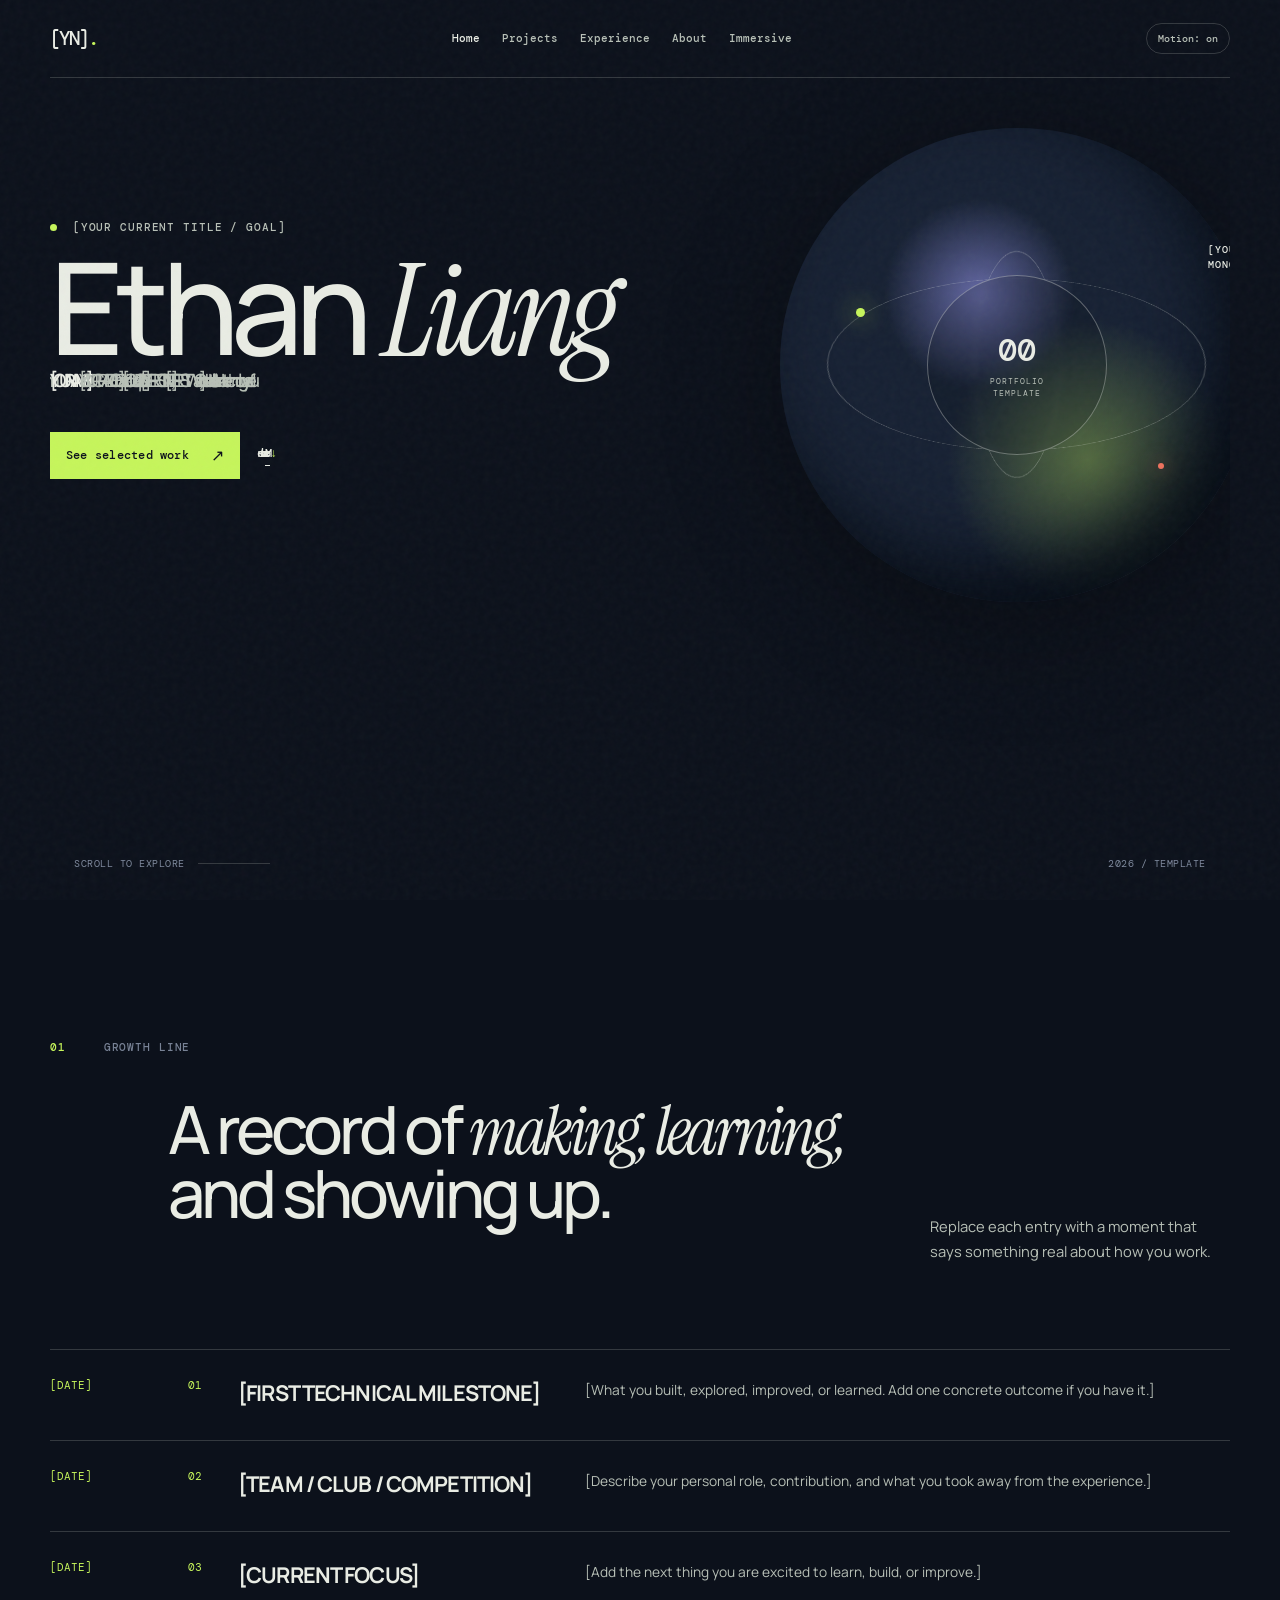
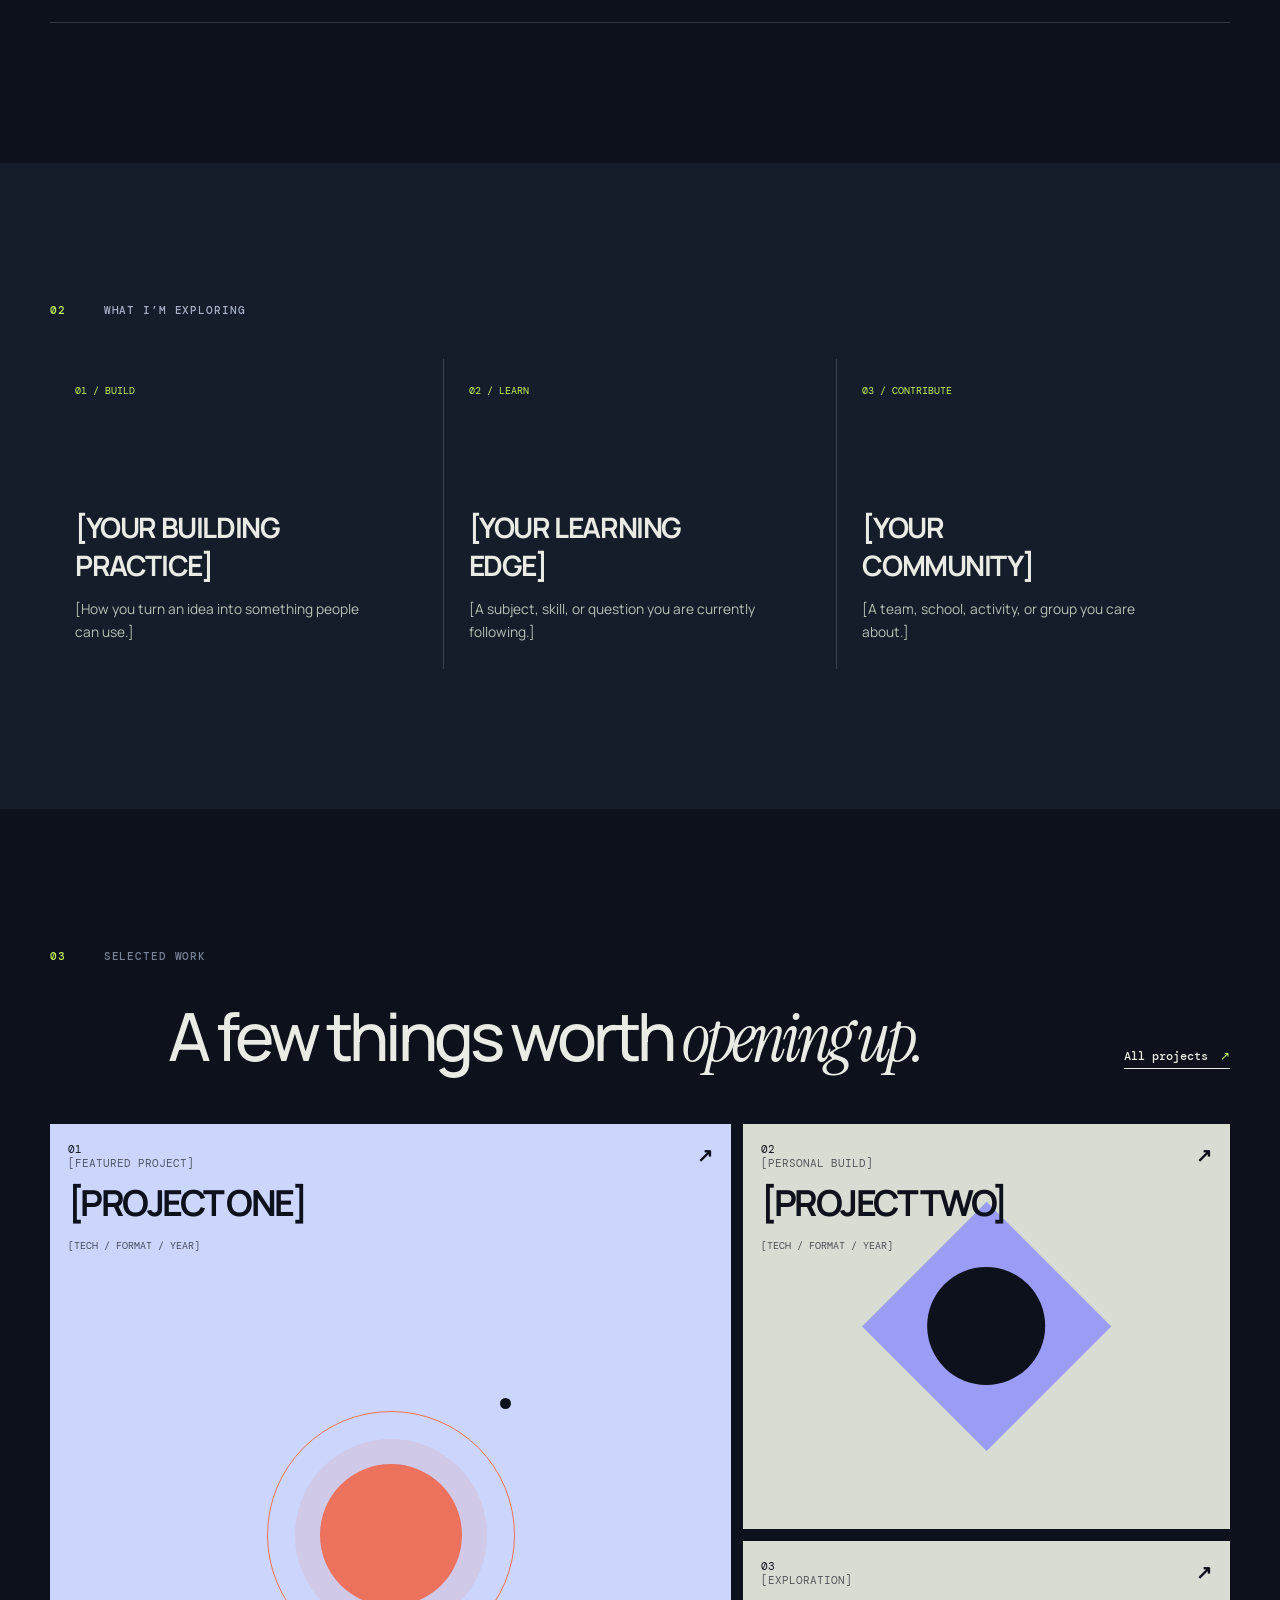
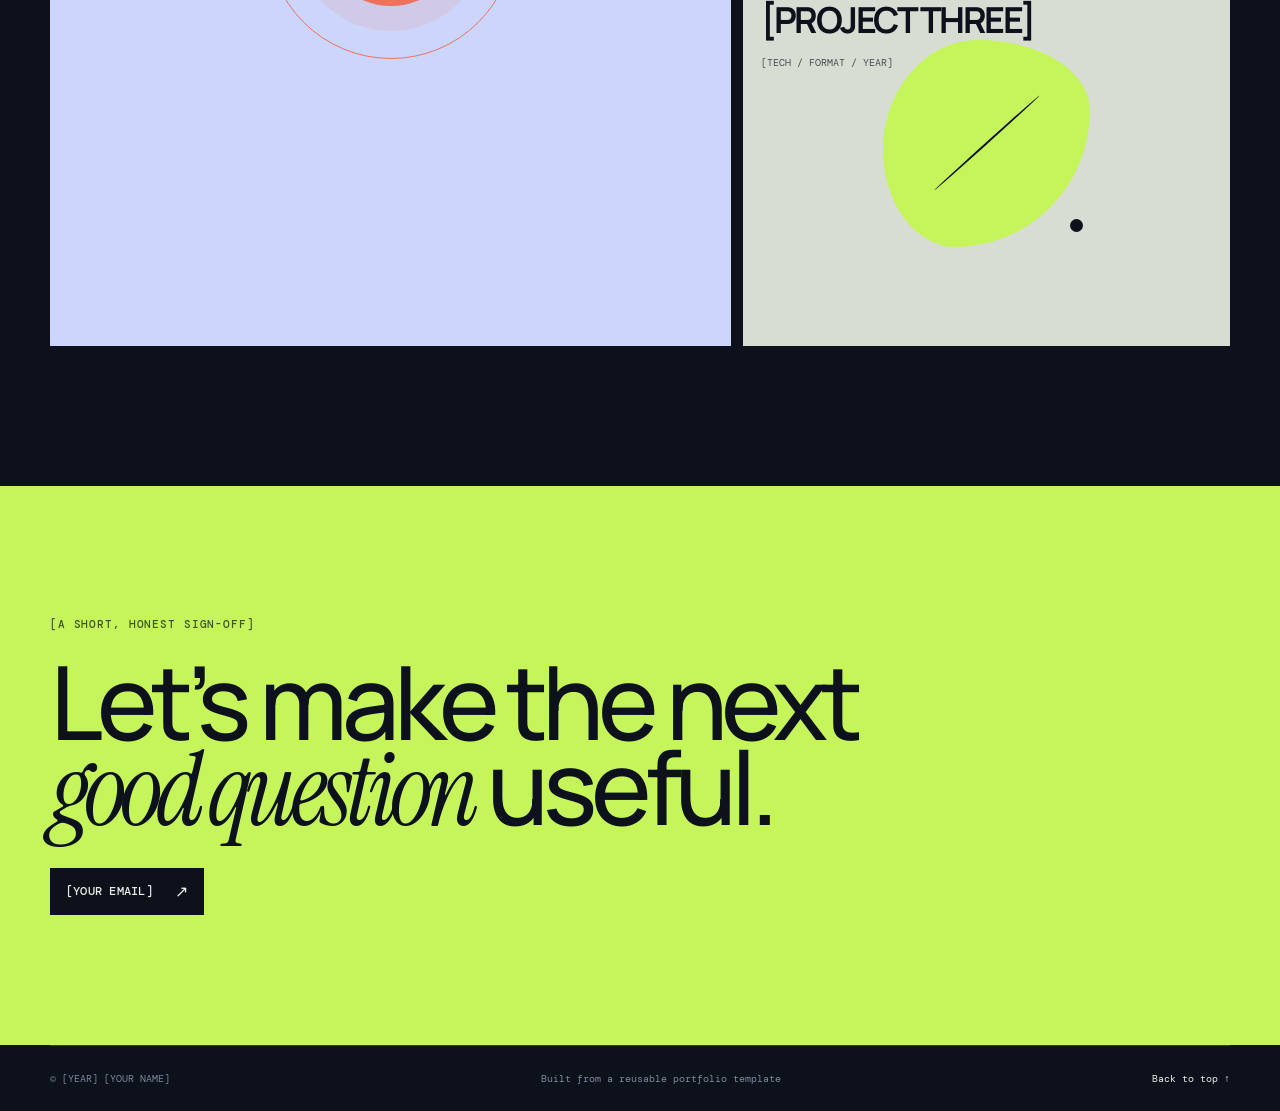
==== commit ef1b1570: "Update hero title in index.html" ====
--- a/index.html
+++ b/index.html
@@ -4,7 +4,7 @@
     <meta charset="UTF-8" />
     <meta name="viewport" content="width=device-width, initial-scale=1.0" />
     <meta name="description" content="[YOUR NAME]'s portfolio." />
-    <title>[YOUR NAME] — Portfolio</title>
+    <title> HS Student Portfolio | Ethan Liang — Portfolio</title>
     <link rel="preconnect" href="https://fonts.googleapis.com" />
     <link rel="preconnect" href="https://fonts.gstatic.com" crossorigin />
     <link href="https://fonts.googleapis.com/css2?family=DM+Mono:wght@400;500&family=Instrument+Serif:ital@0;1&family=Manrope:wght@400;500;600;700;800&display=swap" rel="stylesheet" />
@@ -30,7 +30,7 @@
       <section class="hero container" aria-labelledby="hero-title">
         <div class="hero-copy reveal">
           <p class="eyebrow"><span class="pulse"></span> [YOUR CURRENT TITLE / GOAL]</p>
-          <h1 id="hero-title">Building <em>thoughtful</em> things from curious ideas.</h1>
+          <h1 id="hero-title">Ethan <em>Liang</em>
           <p class="lede">I’m <strong>[YOUR NAME]</strong>, a [YOUR GRADE / ROLE] based in [YOUR CITY]. I explore [INTEREST ONE], [INTEREST TWO], and the small details that make technology useful.</p>
           <div class="action-row">
             <a class="button button-primary" href="pages/projects.html">See selected work <span>↗</span></a>
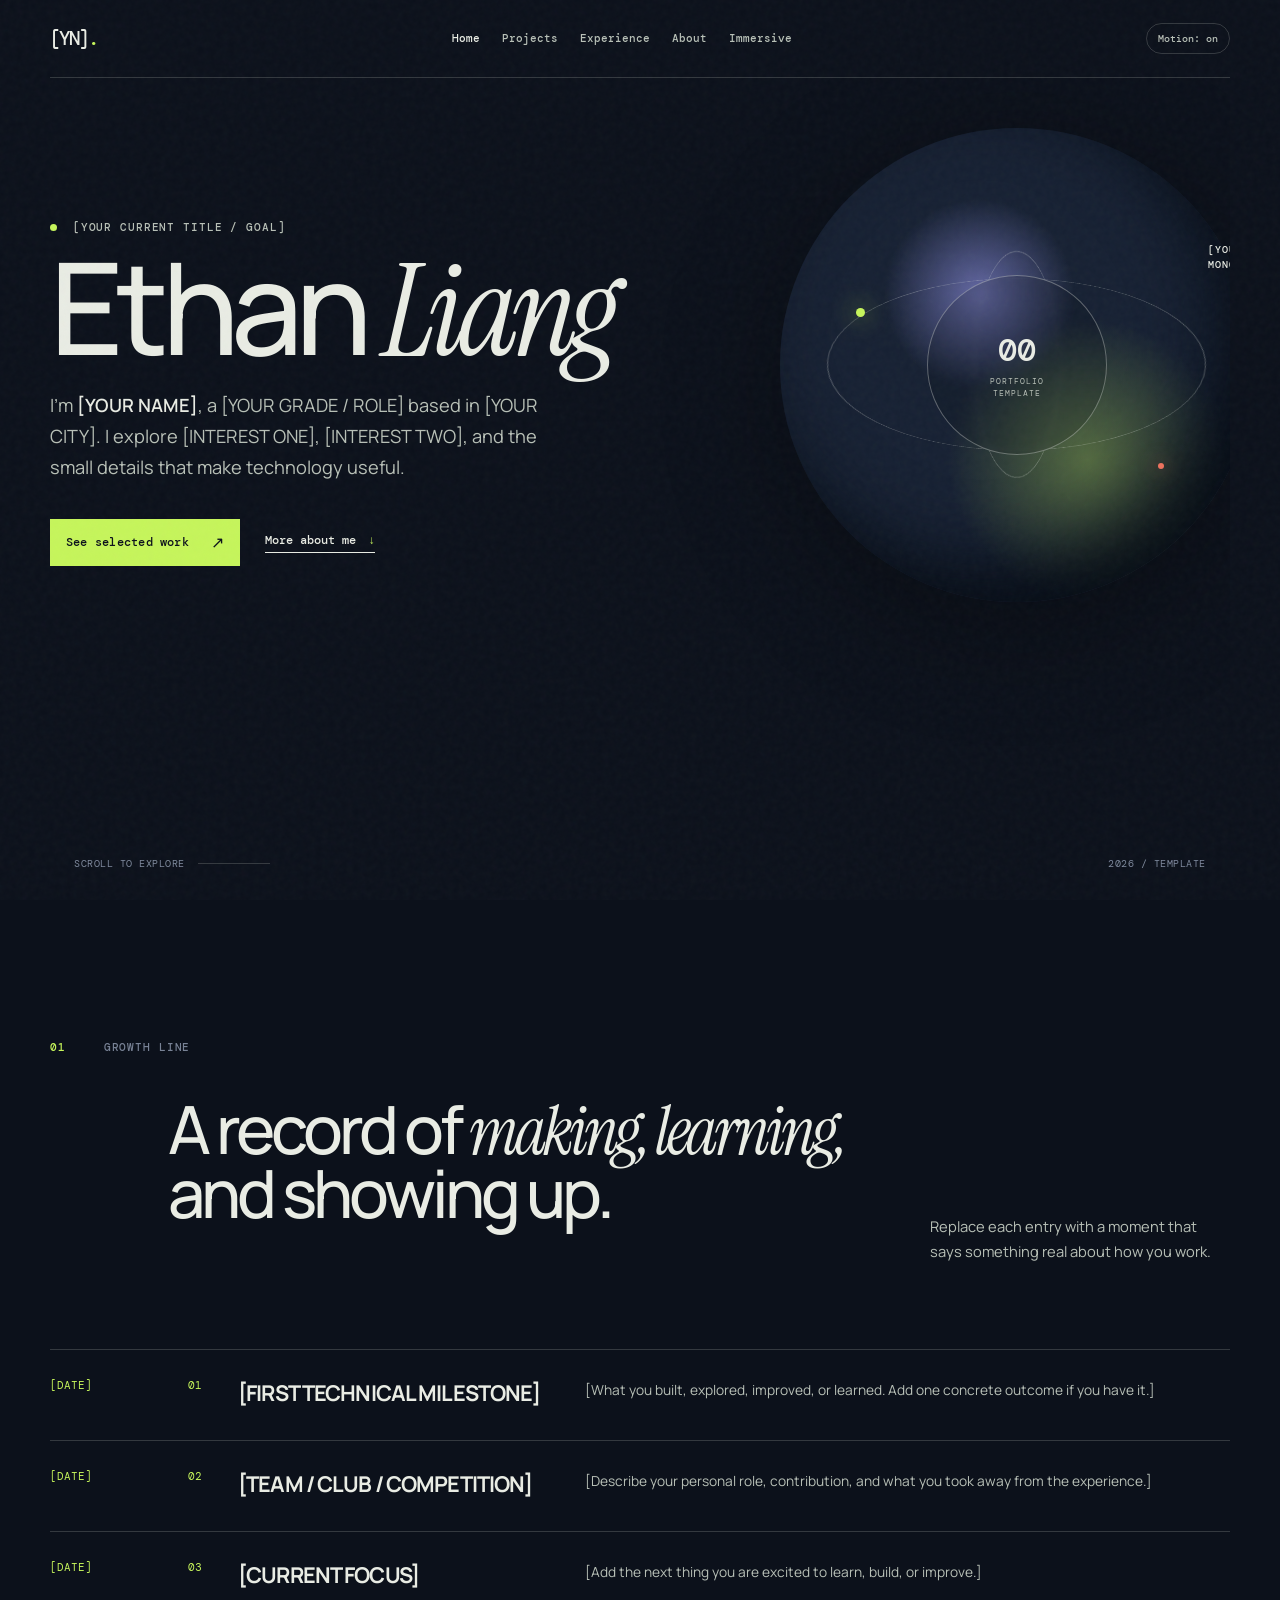
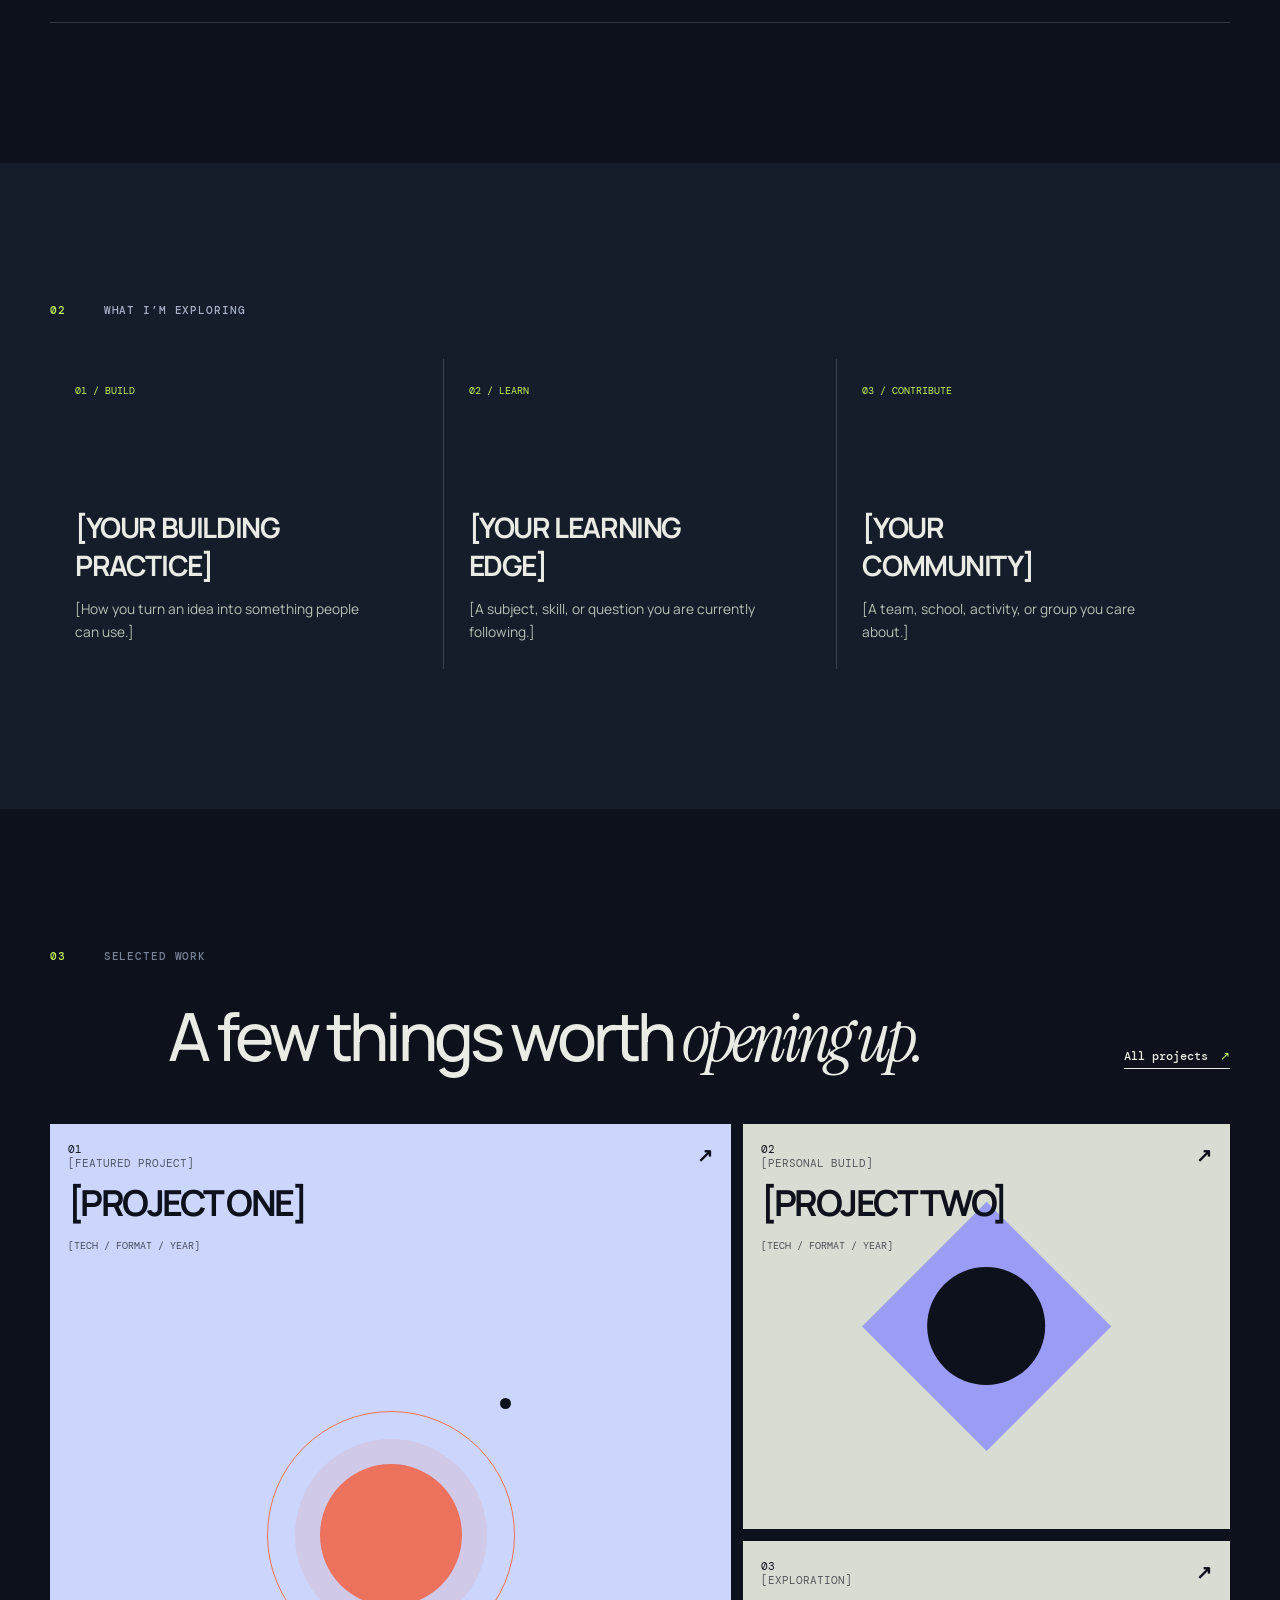
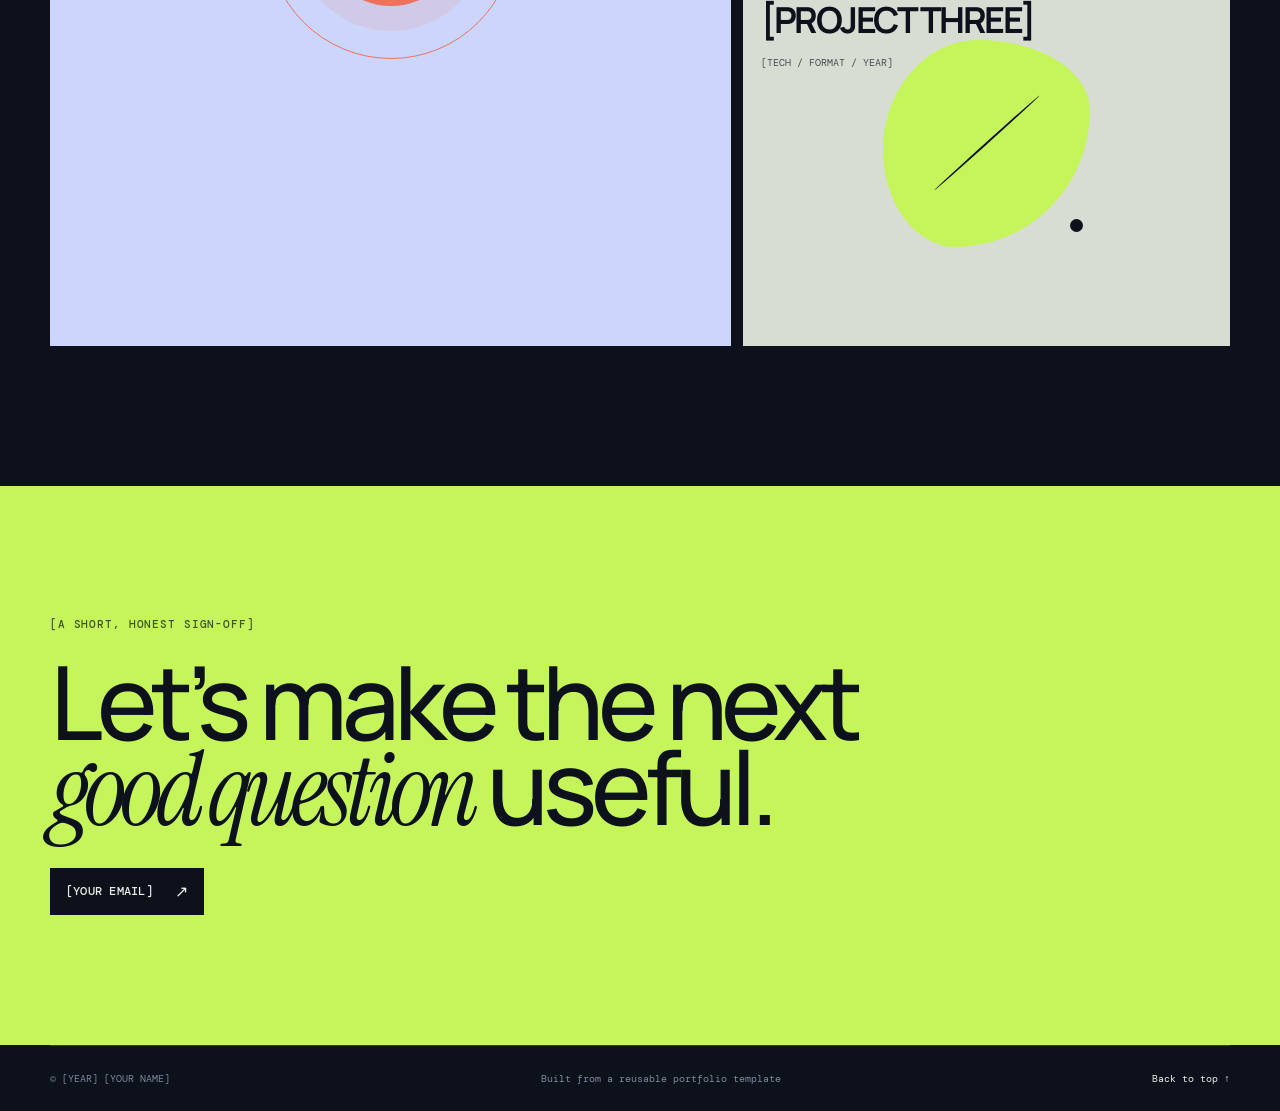
==== commit 6e53bac8: "Fix home page heading layout" ====
--- a/index.html
+++ b/index.html
@@ -30,7 +30,7 @@
       <section class="hero container" aria-labelledby="hero-title">
         <div class="hero-copy reveal">
           <p class="eyebrow"><span class="pulse"></span> [YOUR CURRENT TITLE / GOAL]</p>
-          <h1 id="hero-title">Ethan <em>Liang</em>
+          <h1 id="hero-title">Ethan <em>Liang</em></h1>
           <p class="lede">I’m <strong>[YOUR NAME]</strong>, a [YOUR GRADE / ROLE] based in [YOUR CITY]. I explore [INTEREST ONE], [INTEREST TWO], and the small details that make technology useful.</p>
           <div class="action-row">
             <a class="button button-primary" href="pages/projects.html">See selected work <span>↗</span></a>
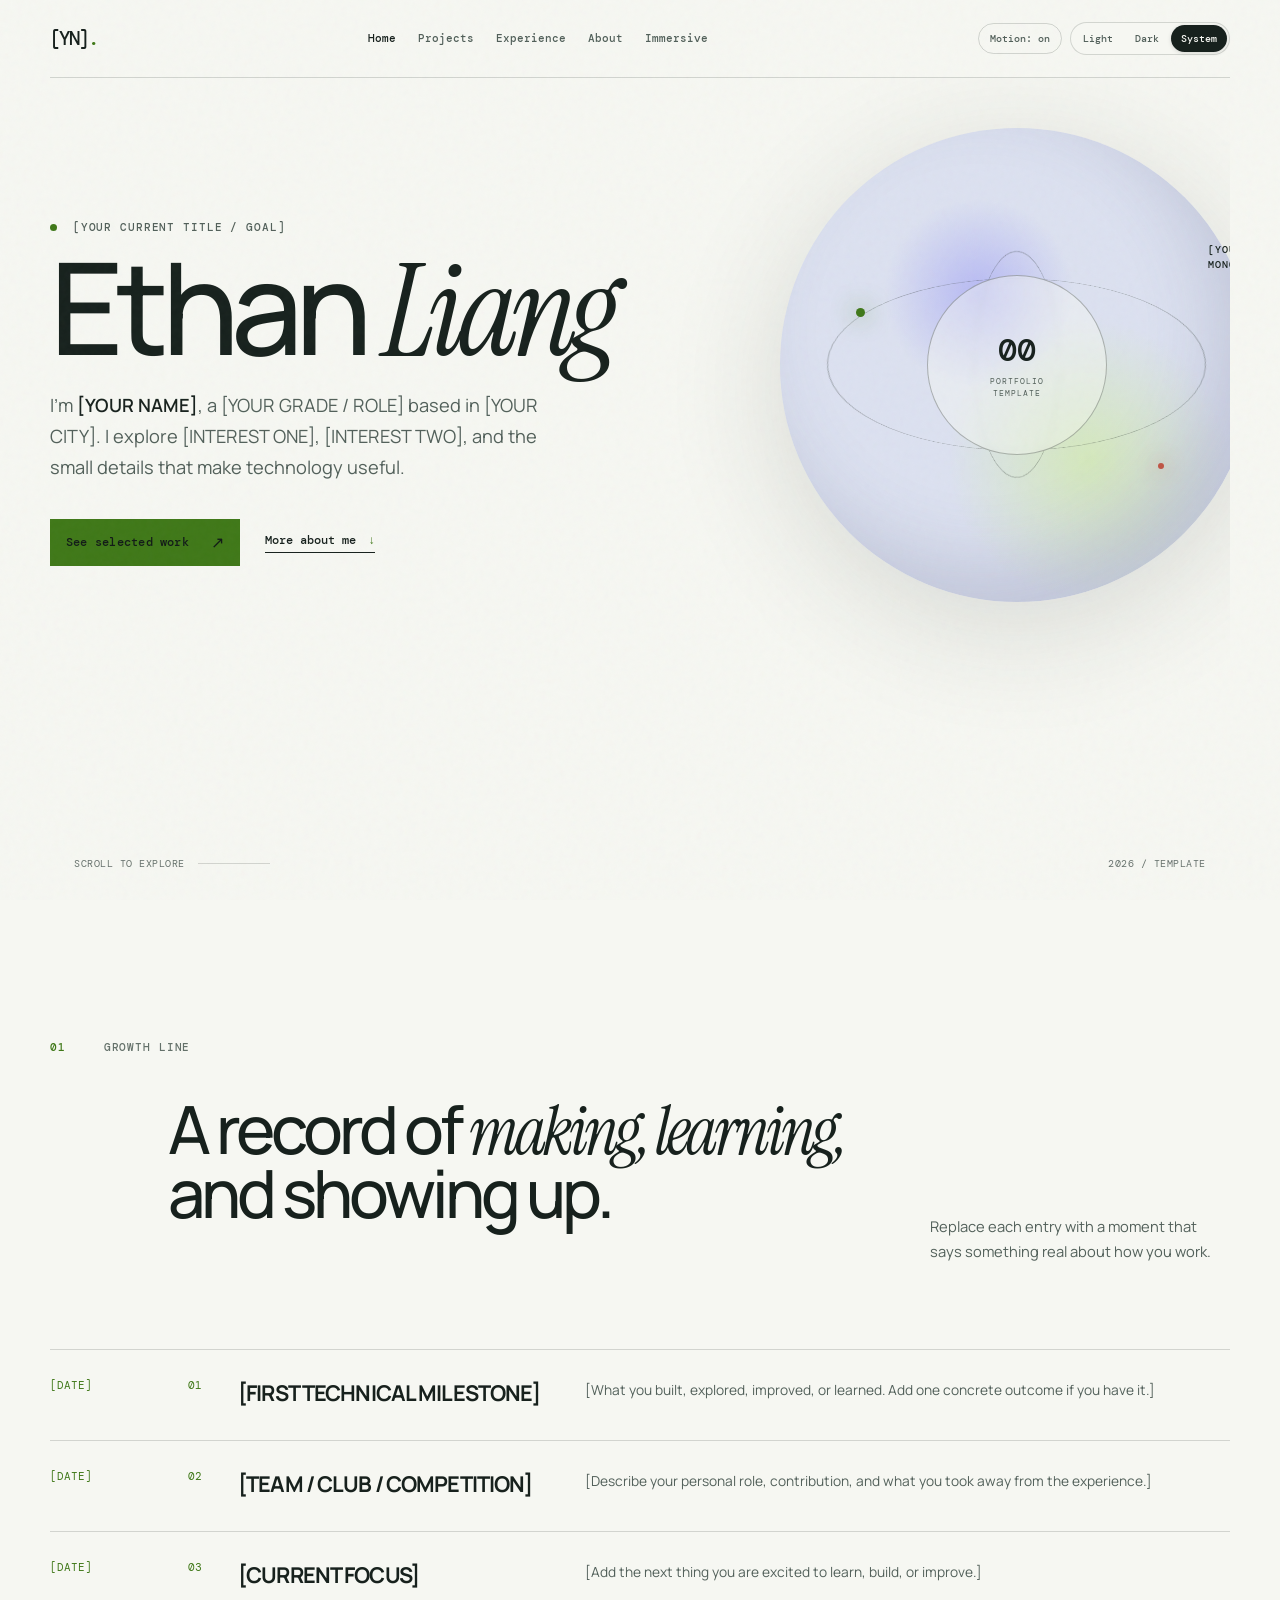
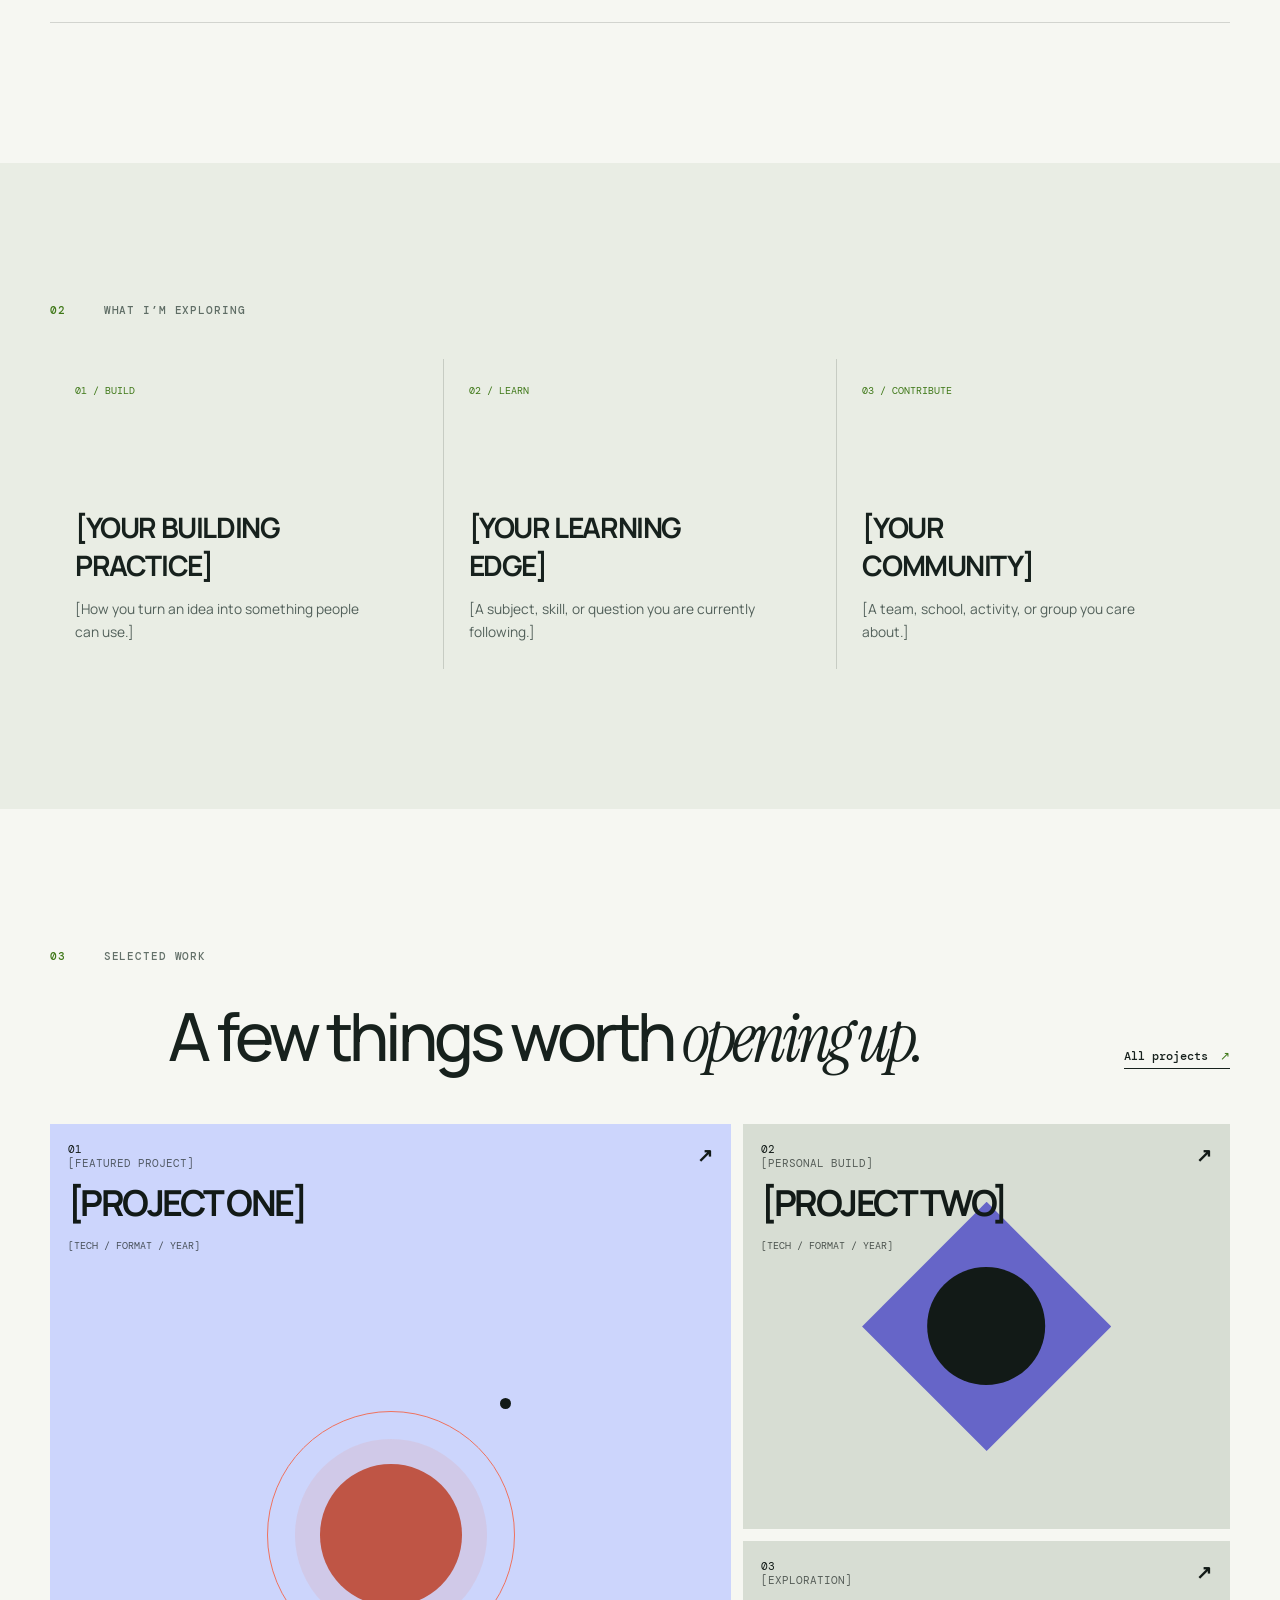
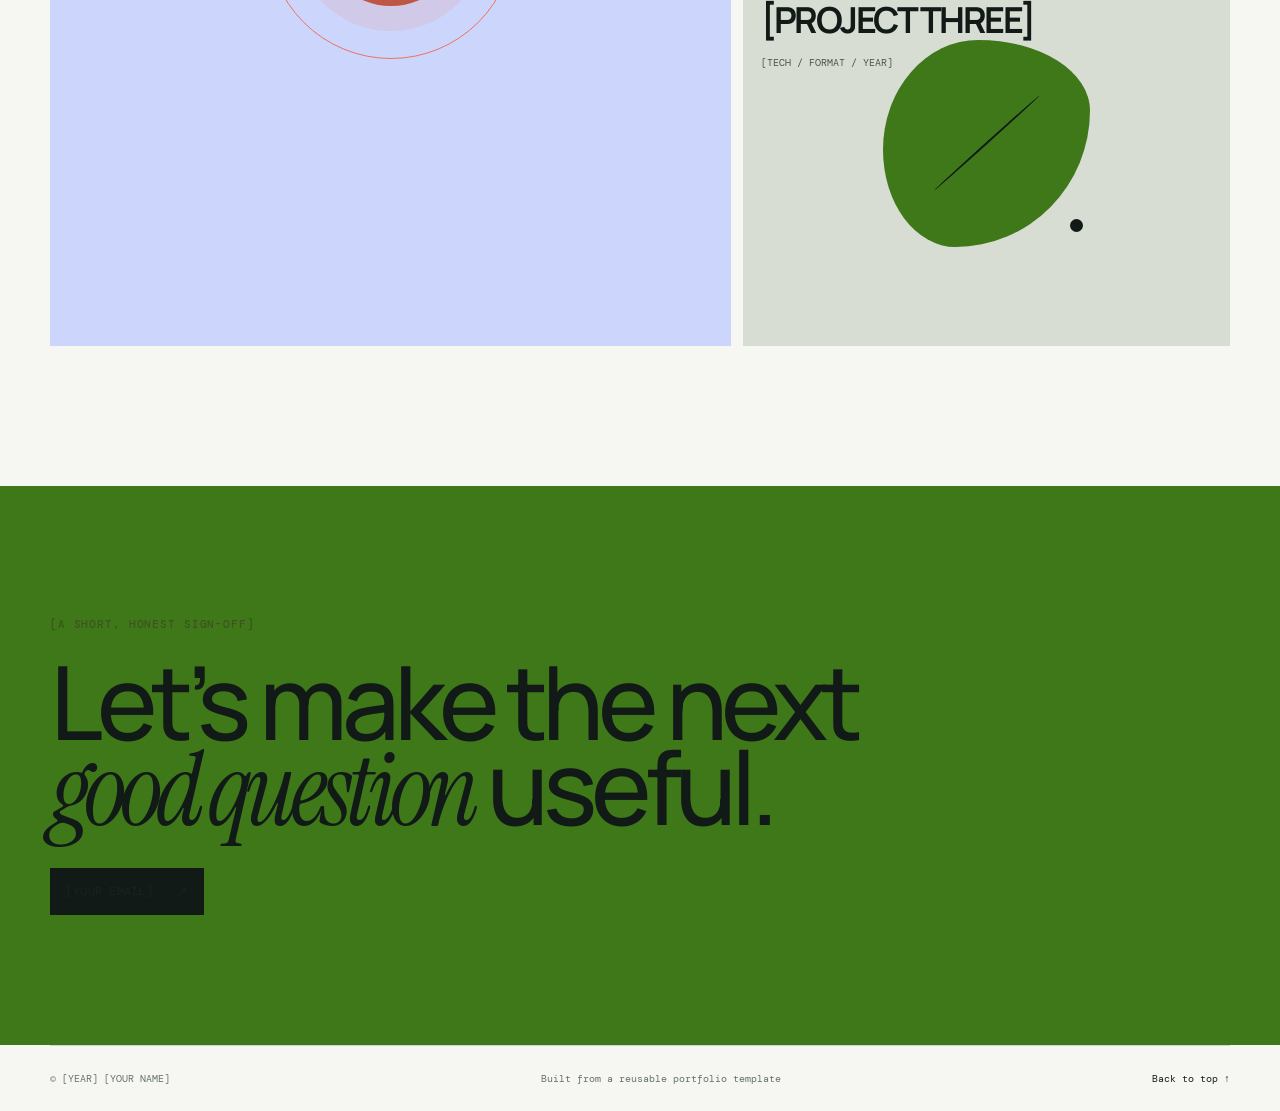
==== commit 1e05aed8: "Add Light, Dark, and System theme selector" ====
--- a/index.html
+++ b/index.html
@@ -7,6 +7,7 @@
     <title> HS Student Portfolio | Ethan Liang — Portfolio</title>
     <link rel="preconnect" href="https://fonts.googleapis.com" />
     <link rel="preconnect" href="https://fonts.gstatic.com" crossorigin />
+    <script>(function(){var m;try{m=localStorage.getItem('portfolio-theme')}catch(e){}if(m!=='light'&&m!=='dark'&&m!=='system')m='system';var d=window.matchMedia&&window.matchMedia('(prefers-color-scheme: dark)').matches;document.documentElement.dataset.theme=m==='system'?(d?'dark':'light'):m;document.documentElement.dataset.themeMode=m}())</script>
     <link href="https://fonts.googleapis.com/css2?family=DM+Mono:wght@400;500&family=Instrument+Serif:ital@0;1&family=Manrope:wght@400;500;600;700;800&display=swap" rel="stylesheet" />
     <link rel="stylesheet" href="assets/css/tokens.css" />
     <link rel="stylesheet" href="assets/css/base.css" />
@@ -23,7 +24,14 @@
         <a href="pages/about.html">About</a>
         <a href="pages/immersive.html">Immersive</a>
       </nav>
-      <button class="motion-toggle" type="button" aria-pressed="false" data-motion-toggle>Motion: on</button>
+      <div class="site-controls">
+        <button class="motion-toggle" type="button" aria-pressed="false" data-motion-toggle>Motion: on</button>
+        <div class="theme-switcher" role="group" aria-label="Colour theme">
+          <button class="theme-choice" type="button" aria-pressed="false" data-theme-choice="light">Light</button>
+          <button class="theme-choice" type="button" aria-pressed="false" data-theme-choice="dark">Dark</button>
+          <button class="theme-choice" type="button" aria-pressed="false" data-theme-choice="system">System</button>
+        </div>
+      </div>
     </header>
 
     <main>
@@ -88,3 +96,4 @@
     <script src="assets/js/main.js"></script>
   </body>
 </html>
+
--- a/assets/css/tokens.css
+++ b/assets/css/tokens.css
@@ -1,12 +1,24 @@
 :root {
   --ink: #0c111b;
   --ink-soft: #151d2b;
+  --ink-contrast: #0c111b;
   --paper: #e9ece4;
   --paper-dim: #b8c0b7;
   --line: rgba(233, 236, 228, .18);
   --acid: #c6f55b;
   --coral: #ed725e;
   --lilac: #9b9cf5;
+  --surface-hover: #202b3e;
+  --label-muted: #788295;
+  --label-on-surface: #a6b0c5;
+  --footer-muted: #7e899d;
+  --orbit-surface: #172133;
+  --orbit-inset-shadow: rgba(3, 7, 14, .8);
+  --orbit-drop-shadow: rgba(0, 0, 0, .3);
+  --orbit-ring: rgba(233, 236, 228, .3);
+  --orbit-core: rgba(11, 17, 27, .18);
+  --immersive-bg: #080d16;
+  --immersive-guide: #94a0b2;
   --serif: "Instrument Serif", Georgia, serif;
   --sans: "Manrope", Arial, sans-serif;
   --mono: "DM Mono", monospace;
@@ -14,4 +26,28 @@
   --container: min(1180px, calc(100% - 48px));
 }
 
+:root[data-theme="light"] {
+  --ink: #f6f7f2;
+  --ink-soft: #e9ede4;
+  --ink-contrast: #121a17;
+  --paper: #17211d;
+  --paper-dim: #52605a;
+  --line: rgba(23, 33, 29, .16);
+  --acid: #3f7818;
+  --coral: #bf5545;
+  --lilac: #6665c8;
+  --surface-hover: #dce3d6;
+  --label-muted: #64716a;
+  --label-on-surface: #5f6d65;
+  --footer-muted: #66716c;
+  --orbit-surface: #dce1f0;
+  --orbit-inset-shadow: rgba(78, 87, 124, .19);
+  --orbit-drop-shadow: rgba(35, 45, 40, .14);
+  --orbit-ring: rgba(23, 33, 29, .3);
+  --orbit-core: rgba(246, 247, 242, .44);
+  --immersive-bg: #eef2e9;
+  --immersive-guide: #52605a;
+}
+
 @media (max-width: 600px) { :root { --container: min(100% - 32px, 1180px); } }
+
--- a/assets/css/base.css
+++ b/assets/css/base.css
@@ -1,22 +1,23 @@
 * { box-sizing: border-box; }
 html { scroll-behavior: smooth; background: var(--ink); }
-body { margin: 0; background: var(--ink); color: var(--paper); font-family: var(--sans); -webkit-font-smoothing: antialiased; }
-body::selection { background: var(--acid); color: var(--ink); }
+body { margin: 0; background: var(--ink); color: var(--paper); font-family: var(--sans); -webkit-font-smoothing: antialiased; transition: background-color .45s var(--ease), color .45s var(--ease); }
+body::selection { background: var(--acid); color: var(--ink-contrast); }
 a { color: inherit; } button { font: inherit; }
 .container { width: var(--container); margin-inline: auto; }
 .noise { position: fixed; z-index: 9; inset: 0; pointer-events: none; opacity: .04; background-image: url("data:image/svg+xml,%3Csvg viewBox='0 0 160 160' xmlns='http://www.w3.org/2000/svg'%3E%3Cfilter id='n'%3E%3CfeTurbulence type='fractalNoise' baseFrequency='.9' numOctaves='4' stitchTiles='stitch'/%3E%3C/filter%3E%3Crect width='100%25' height='100%25' filter='url(%23n)' opacity='.8'/%3E%3C/svg%3E"); }
 .site-header { min-height: 78px; display: flex; align-items: center; justify-content: space-between; gap: 18px; position: relative; z-index: 10; border-bottom: 1px solid var(--line); }
 .wordmark { text-decoration: none; font: 500 1.2rem var(--mono); letter-spacing: -.08em; } .wordmark span { color: var(--acid); }
 nav { display: flex; gap: 22px; align-items: center; } nav a { color: var(--paper-dim); font: 500 .71rem var(--mono); text-decoration: none; transition: color .35s var(--ease); } nav a:hover, nav a.is-active { color: var(--paper); }
-.motion-toggle { border: 1px solid var(--line); background: transparent; color: var(--paper-dim); border-radius: 100px; padding: 8px 11px; font: 500 .65rem var(--mono); cursor: pointer; transition: border-color .3s, color .3s; } .motion-toggle:hover { border-color: var(--acid); color: var(--acid); }
+.site-controls { display: flex; align-items: center; gap: 8px; }.theme-switcher { display: inline-flex; align-items: center; gap: 2px; padding: 2px; border: 1px solid var(--line); border-radius: 100px; background: color-mix(in srgb, var(--ink) 92%, transparent); }.theme-choice, .motion-toggle { border: 1px solid transparent; background: transparent; color: var(--paper-dim); border-radius: 100px; padding: 6px 9px; font: 500 .65rem var(--mono); cursor: pointer; transition: border-color .3s, color .3s, background-color .3s var(--ease), box-shadow .3s var(--ease); }.theme-choice:hover, .motion-toggle:hover { color: var(--paper); }.theme-choice.is-active { background: var(--paper); color: var(--ink); box-shadow: 0 1px 4px rgba(0, 0, 0, .14); }.motion-toggle { border-color: var(--line); padding: 8px 11px; }.motion-toggle:hover { border-color: var(--acid); color: var(--acid); }
 .eyebrow { color: var(--paper-dim); font: 500 .68rem var(--mono); letter-spacing: .08em; line-height: 1.6; text-transform: uppercase; }
 .pulse { display: inline-block; width: 7px; height: 7px; margin-right: 8px; border-radius: 50%; background: var(--acid); box-shadow: 0 0 0 0 rgba(198,245,91,.6); animation: pulse 2.4s infinite; }
-.section { padding-block: 140px; }.section-label { color: #788295; display: flex; gap: 38px; align-items: center; font: 500 .68rem var(--mono); letter-spacing: .08em; text-transform: uppercase; } .section-label span:first-child { color: var(--acid); }.section-label-light { color: #a6b0c5; }
+.section { padding-block: 140px; }.section-label { color: var(--label-muted); display: flex; gap: 38px; align-items: center; font: 500 .68rem var(--mono); letter-spacing: .08em; text-transform: uppercase; } .section-label span:first-child { color: var(--acid); }.section-label-light { color: var(--label-on-surface); }
 h1, h2, h3, p { margin-top: 0; }h1, h2 { font-weight: 500; letter-spacing: -.06em; } em { font-family: var(--serif); font-weight: 400; } .lede { max-width: 520px; color: var(--paper-dim); font-size: clamp(1rem, 1.5vw, 1.14rem); line-height: 1.7; } .lede strong { color: var(--paper); font-weight: 600; }
-.button { display: inline-flex; align-items: center; gap: 22px; padding: 13px 16px; font: 500 .72rem var(--mono); letter-spacing: .02em; text-decoration: none; transition: transform .35s var(--ease), background .35s var(--ease); }.button span { font-size: 1rem; }.button:hover { transform: translateY(-3px); }.button-primary { background: var(--acid); color: var(--ink); }.button-light { background: var(--paper); color: var(--ink); }.text-link { border-bottom: 1px solid currentColor; padding-bottom: 4px; color: var(--paper); font: 500 .73rem var(--mono); text-decoration: none; }.text-link span { color: var(--acid); margin-left: 5px; }
-.site-footer { display: flex; justify-content: space-between; gap: 16px; padding-block: 26px; color: #7e899d; border-top: 1px solid var(--line); font: 400 .64rem var(--mono); }.site-footer a { color: var(--paper); text-decoration: none; }
+.button { display: inline-flex; align-items: center; gap: 22px; padding: 13px 16px; font: 500 .72rem var(--mono); letter-spacing: .02em; text-decoration: none; transition: transform .35s var(--ease), background .35s var(--ease); }.button span { font-size: 1rem; }.button:hover { transform: translateY(-3px); }.button-primary { background: var(--acid); color: var(--ink-contrast); }.button-light { background: var(--paper); color: var(--ink); }.text-link { border-bottom: 1px solid currentColor; padding-bottom: 4px; color: var(--paper); font: 500 .73rem var(--mono); text-decoration: none; }.text-link span { color: var(--acid); margin-left: 5px; }
+.site-footer { display: flex; justify-content: space-between; gap: 16px; padding-block: 26px; color: var(--footer-muted); border-top: 1px solid var(--line); font: 400 .64rem var(--mono); }.site-footer a { color: var(--paper); text-decoration: none; }
 .page-hero { padding-block: 100px 72px; border-bottom: 1px solid var(--line); }.page-hero h1 { max-width: 850px; margin: 20px 0 15px; font-size: clamp(3.8rem, 9vw, 8.6rem); line-height: .88; }.page-hero p { max-width: 610px; color: var(--paper-dim); line-height: 1.7; }
 .reveal { opacity: 0; transform: translateY(24px); transition: opacity .8s var(--ease), transform .8s var(--ease); }.reveal.is-visible { opacity: 1; transform: none; }.reveal-delay { transition-delay: .14s; }.reveal-delay-2 { transition-delay: .26s; }
 body[data-motion="reduced"] *, body[data-motion="none"] * { animation-duration: .01ms !important; animation-iteration-count: 1 !important; transition-duration: .01ms !important; scroll-behavior: auto !important; }
 @keyframes pulse { 60% { box-shadow: 0 0 0 8px rgba(198,245,91,0); } }
-@media (max-width: 760px) { .site-header { min-height: 68px; } nav { gap: 11px; overflow-x: auto; } nav a { font-size: .62rem; } .motion-toggle { display: none; } .section { padding-block: 82px; } .site-footer { flex-direction: column; } }
+@media (max-width: 760px) { .site-header { min-height: 68px; } nav { min-width: 0; gap: 11px; overflow-x: auto; } nav a { font-size: .62rem; } .motion-toggle { display: none; } .theme-switcher { gap: 0; }.theme-choice { padding: 6px 7px; font-size: .59rem; }.section { padding-block: 82px; } .site-footer { flex-direction: column; } }
+
--- a/assets/css/home.css
+++ b/assets/css/home.css
@@ -1,9 +1,10 @@
-.hero { min-height: calc(100svh - 78px); padding-top: clamp(70px, 11vw, 154px); position: relative; overflow: hidden; }.hero-copy { position: relative; z-index: 2; }.hero h1 { max-width: 890px; margin: 17px 0 25px; font-size: clamp(4.1rem, 10vw, 9.6rem); line-height: .83; }.action-row { display: flex; align-items: center; gap: 25px; margin-top: 36px; }.hero-footer { position: absolute; bottom: 30px; left: max(24px, calc((100% - min(1180px, calc(100% - 48px))) / 2)); right: max(24px, calc((100% - min(1180px, calc(100% - 48px))) / 2)); display: flex; align-items: center; gap: 13px; color: #7e899d; font: .63rem var(--mono); text-transform: uppercase; letter-spacing: .05em; }.hero-footer span:last-child { margin-left: auto; }.scroll-line { width: 72px; height: 1px; background: var(--line); }
-.hero-orbit { width: clamp(280px, 37vw, 510px); height: clamp(280px, 37vw, 510px); position: absolute; z-index: 1; top: 50px; right: -2%; border-radius: 50%; background: radial-gradient(circle at 42% 35%, rgba(155,156,245,.58), transparent 23%), radial-gradient(circle at 65% 70%, rgba(198,245,91,.35), transparent 31%), #172133; box-shadow: inset -35px -35px 70px rgba(3,7,14,.8), 0 24px 120px rgba(0,0,0,.3); }.orbit-ring { position: absolute; border: 1px solid rgba(233,236,228,.3); border-radius: 50%; }.ring-one { inset: 10%; transform: rotateX(63deg) rotateZ(-20deg); animation: orbit 12s linear infinite; }.ring-two { inset: 26%; transform: rotateY(68deg) rotateZ(42deg); animation: orbit 9s linear reverse infinite; }.orbit-dot { position: absolute; width: 9px; height: 9px; border-radius: 50%; background: var(--acid); box-shadow: 0 0 24px var(--acid); }.dot-one { left: 16%; top: 38%; }.dot-two { right: 19%; bottom: 28%; width: 6px; height: 6px; background: var(--coral); box-shadow: 0 0 20px var(--coral); }.orbit-core { position: absolute; inset: 31%; display: grid; place-content: center; border: 1px solid rgba(233,236,228,.35); border-radius: 50%; text-align: center; background: rgba(11,17,27,.18); backdrop-filter: blur(3px); }.orbit-core span { font: 500 2rem var(--mono); }.orbit-core small { margin-top: 5px; color: var(--paper-dim); font: .48rem/1.55 var(--mono); letter-spacing: .12em; }.orbit-caption { position: absolute; right: -16px; top: 24%; color: var(--paper); font: 500 .65rem/1.45 var(--mono); letter-spacing: .08em; text-transform: uppercase; }
+.hero { min-height: calc(100svh - 78px); padding-top: clamp(70px, 11vw, 154px); position: relative; overflow: hidden; }.hero-copy { position: relative; z-index: 2; }.hero h1 { max-width: 890px; margin: 17px 0 25px; font-size: clamp(4.1rem, 10vw, 9.6rem); line-height: .83; }.action-row { display: flex; align-items: center; gap: 25px; margin-top: 36px; }.hero-footer { position: absolute; bottom: 30px; left: max(24px, calc((100% - min(1180px, calc(100% - 48px))) / 2)); right: max(24px, calc((100% - min(1180px, calc(100% - 48px))) / 2)); display: flex; align-items: center; gap: 13px; color: var(--footer-muted); font: .63rem var(--mono); text-transform: uppercase; letter-spacing: .05em; }.hero-footer span:last-child { margin-left: auto; }.scroll-line { width: 72px; height: 1px; background: var(--line); }
+.hero-orbit { width: clamp(280px, 37vw, 510px); height: clamp(280px, 37vw, 510px); position: absolute; z-index: 1; top: 50px; right: -2%; border-radius: 50%; background: radial-gradient(circle at 42% 35%, rgba(155,156,245,.58), transparent 23%), radial-gradient(circle at 65% 70%, rgba(198,245,91,.35), transparent 31%), var(--orbit-surface); box-shadow: inset -35px -35px 70px var(--orbit-inset-shadow), 0 24px 120px var(--orbit-drop-shadow); }.orbit-ring { position: absolute; border: 1px solid var(--orbit-ring); border-radius: 50%; }.ring-one { inset: 10%; transform: rotateX(63deg) rotateZ(-20deg); animation: orbit 12s linear infinite; }.ring-two { inset: 26%; transform: rotateY(68deg) rotateZ(42deg); animation: orbit 9s linear reverse infinite; }.orbit-dot { position: absolute; width: 9px; height: 9px; border-radius: 50%; background: var(--acid); box-shadow: 0 0 24px var(--acid); }.dot-one { left: 16%; top: 38%; }.dot-two { right: 19%; bottom: 28%; width: 6px; height: 6px; background: var(--coral); box-shadow: 0 0 20px var(--coral); }.orbit-core { position: absolute; inset: 31%; display: grid; place-content: center; border: 1px solid var(--orbit-ring); border-radius: 50%; text-align: center; background: var(--orbit-core); backdrop-filter: blur(3px); }.orbit-core span { font: 500 2rem var(--mono); }.orbit-core small { margin-top: 5px; color: var(--paper-dim); font: .48rem/1.55 var(--mono); letter-spacing: .12em; }.orbit-caption { position: absolute; right: -16px; top: 24%; color: var(--paper); font: 500 .65rem/1.45 var(--mono); letter-spacing: .08em; text-transform: uppercase; }
 .section-intro { display: grid; grid-template-columns: minmax(0, 1fr) 300px; gap: 56px; margin: 44px 0 70px 118px; }.section-intro h2, .work-heading h2 { font-size: clamp(2.8rem, 5.2vw, 5.3rem); line-height: .92; }.section-intro p { color: var(--paper-dim); font-size: .92rem; line-height: 1.7; align-self: end; }.signal-list { padding: 0; margin: 0; list-style: none; border-top: 1px solid var(--line); }.signal-item { display: grid; grid-template-columns: 118px 1fr; gap: 20px; padding: 28px 0 32px; border-bottom: 1px solid var(--line); }.signal-item time, .signal-item .index { color: var(--acid); font: .67rem var(--mono); }.signal-item div { display: grid; grid-template-columns: 50px minmax(180px, .7fr) 1.3fr; align-items: start; }.signal-item h3 { margin: 0; font-size: clamp(1.1rem, 1.7vw, 1.45rem); letter-spacing: -.04em; }.signal-item p { margin: 0; color: var(--paper-dim); font-size: .86rem; line-height: 1.7; }
-.focus-section { background: var(--ink-soft); }.focus-grid { display: grid; grid-template-columns: repeat(3,1fr); gap: 1px; margin-top: 42px; background: var(--line); }.focus-card { min-height: 310px; padding: 25px; background: var(--ink-soft); display: flex; flex-direction: column; transition: background .4s var(--ease); }.focus-card:hover { background: #202b3e; }.focus-card span { color: var(--acid); font: .65rem var(--mono); }.focus-card h3 { max-width: 240px; margin: auto 0 14px; font-size: clamp(1.45rem, 2.2vw, 2rem); letter-spacing: -.05em; }.focus-card p { color: var(--paper-dim); max-width: 290px; margin: 0; font-size: .86rem; line-height: 1.65; }
-.work-heading { display: flex; align-items: end; justify-content: space-between; gap: 32px; margin: 42px 0 55px 118px; }.work-heading h2 { margin: 0; }.work-grid { display: grid; grid-template-columns: 1.4fr 1fr; gap: 12px; }.work-card { min-height: 405px; padding: 18px; display: grid; grid-template-rows: auto 1fr auto; position: relative; background: #d7ddd3; color: var(--ink); overflow: hidden; text-decoration: none; transition: transform .45s var(--ease); }.work-card:hover { transform: translateY(-6px); }.work-card-large { grid-row: span 2; min-height: 822px; background: #ccd5fc; }.work-index, .work-meta p { font: .67rem var(--mono); }.work-card b { position: absolute; top: 18px; right: 18px; font-size: 1.2rem; transition: transform .4s var(--ease); }.work-card:hover b { transform: translate(4px, -4px); }.work-meta { position: relative; z-index: 2; }.work-meta p { margin: 0 0 8px; opacity: .65; }.work-meta h3 { margin: 0 0 5px; font-size: clamp(1.6rem, 2.8vw, 2.7rem); letter-spacing: -.07em; }.work-meta span { font: .64rem var(--mono); opacity: .7; }.project-shape { position: absolute; inset: 24%; display: grid; place-items: center; }.project-shape i { display: block; position: absolute; border-radius: 50%; }.shape-coral i:nth-child(1) { width: 70%; aspect-ratio: 1; border: 1px solid #ef725e; }.shape-coral i:nth-child(2) { width: 40%; aspect-ratio: 1; background: var(--coral); box-shadow: 0 0 0 25px rgba(237,114,94,.12); }.shape-coral i:nth-child(3) { width: 11px; height: 11px; top: 18%; right: 16%; background: var(--ink); }.shape-lilac { inset: 18%; }.shape-lilac i:first-child { width: 80%; aspect-ratio: 1; background: var(--lilac); clip-path: polygon(50% 0, 100% 50%, 50% 100%, 0 50%); }.shape-lilac i:last-child { width: 38%; aspect-ratio: 1; background: var(--ink); transform: rotate(45deg); }.shape-lime i:first-child { width: 82%; aspect-ratio: 1; background: var(--acid); border-radius: 46% 54% 65% 35% / 53% 34% 66% 47%; }.shape-lime i:nth-child(2) { width: 56%; height: 2px; background: var(--ink); transform: rotate(-42deg); }.shape-lime i:last-child { width: 13px; height: 13px; background: var(--ink); right: 12%; bottom: 8%; }
-.closing-section { padding: 130px 0; color: var(--ink); background: var(--acid); }.closing-section .eyebrow { color: #3d5420; }.closing-section h2 { margin: 26px 0 35px; font-size: clamp(3.5rem, 8vw, 8rem); line-height: .83; }.closing-section .button { background: var(--ink); color: var(--paper); }
+.focus-section { background: var(--ink-soft); transition: background-color .45s var(--ease); }.focus-grid { display: grid; grid-template-columns: repeat(3,1fr); gap: 1px; margin-top: 42px; background: var(--line); }.focus-card { min-height: 310px; padding: 25px; background: var(--ink-soft); display: flex; flex-direction: column; transition: background .4s var(--ease); }.focus-card:hover { background: var(--surface-hover); }.focus-card span { color: var(--acid); font: .65rem var(--mono); }.focus-card h3 { max-width: 240px; margin: auto 0 14px; font-size: clamp(1.45rem, 2.2vw, 2rem); letter-spacing: -.05em; }.focus-card p { color: var(--paper-dim); max-width: 290px; margin: 0; font-size: .86rem; line-height: 1.65; }
+.work-heading { display: flex; align-items: end; justify-content: space-between; gap: 32px; margin: 42px 0 55px 118px; }.work-heading h2 { margin: 0; }.work-grid { display: grid; grid-template-columns: 1.4fr 1fr; gap: 12px; }.work-card { min-height: 405px; padding: 18px; display: grid; grid-template-rows: auto 1fr auto; position: relative; background: #d7ddd3; color: var(--ink-contrast); overflow: hidden; text-decoration: none; transition: transform .45s var(--ease); }.work-card:hover { transform: translateY(-6px); }.work-card-large { grid-row: span 2; min-height: 822px; background: #ccd5fc; }.work-index, .work-meta p { font: .67rem var(--mono); }.work-card b { position: absolute; top: 18px; right: 18px; font-size: 1.2rem; transition: transform .4s var(--ease); }.work-card:hover b { transform: translate(4px, -4px); }.work-meta { position: relative; z-index: 2; }.work-meta p { margin: 0 0 8px; opacity: .65; }.work-meta h3 { margin: 0 0 5px; font-size: clamp(1.6rem, 2.8vw, 2.7rem); letter-spacing: -.07em; }.work-meta span { font: .64rem var(--mono); opacity: .7; }.project-shape { position: absolute; inset: 24%; display: grid; place-items: center; }.project-shape i { display: block; position: absolute; border-radius: 50%; }.shape-coral i:nth-child(1) { width: 70%; aspect-ratio: 1; border: 1px solid #ef725e; }.shape-coral i:nth-child(2) { width: 40%; aspect-ratio: 1; background: var(--coral); box-shadow: 0 0 0 25px rgba(237,114,94,.12); }.shape-coral i:nth-child(3) { width: 11px; height: 11px; top: 18%; right: 16%; background: var(--ink-contrast); }.shape-lilac { inset: 18%; }.shape-lilac i:first-child { width: 80%; aspect-ratio: 1; background: var(--lilac); clip-path: polygon(50% 0, 100% 50%, 50% 100%, 0 50%); }.shape-lilac i:last-child { width: 38%; aspect-ratio: 1; background: var(--ink-contrast); transform: rotate(45deg); }.shape-lime i:first-child { width: 82%; aspect-ratio: 1; background: var(--acid); border-radius: 46% 54% 65% 35% / 53% 34% 66% 47%; }.shape-lime i:nth-child(2) { width: 56%; height: 2px; background: var(--ink-contrast); transform: rotate(-42deg); }.shape-lime i:last-child { width: 13px; height: 13px; background: var(--ink-contrast); right: 12%; bottom: 8%; }
+.closing-section { padding: 130px 0; color: var(--ink-contrast); background: var(--acid); }.closing-section .eyebrow { color: #3d5420; }.closing-section h2 { margin: 26px 0 35px; font-size: clamp(3.5rem, 8vw, 8rem); line-height: .83; }.closing-section .button { background: var(--ink-contrast); color: var(--paper); }
 @keyframes orbit { to { transform: rotateX(63deg) rotateZ(340deg); } }
 @media (max-width: 900px) { .hero-orbit { opacity: .65; right: -16%; top: 120px; }.section-intro, .work-heading { margin-left: 0; }.section-intro { grid-template-columns: 1fr; gap: 12px; }.signal-item { grid-template-columns: 90px 1fr; }.signal-item div { grid-template-columns: 42px 1fr; }.signal-item p { grid-column: 2; margin-top: 12px; }.work-grid { grid-template-columns: 1fr 1fr; }.work-card-large { grid-row: auto; grid-column: 1 / -1; min-height: 500px; } }
 @media (max-width: 600px) { .hero { min-height: 760px; padding-top: 83px; }.hero h1 { font-size: clamp(3.7rem, 17vw, 5.7rem); }.hero-orbit { width: 270px; height: 270px; top: 370px; right: -55px; }.hero-footer { bottom: 24px; }.hero-footer span:first-child, .scroll-line { display: none; }.action-row { align-items: flex-start; flex-direction: column; gap: 20px; }.signal-item { grid-template-columns: 1fr; gap: 12px; }.focus-grid, .work-grid { grid-template-columns: 1fr; }.work-card, .work-card-large { min-height: 370px; grid-column: auto; }.work-heading { align-items: flex-start; flex-direction: column; }.closing-section { padding-block: 90px; } }
+
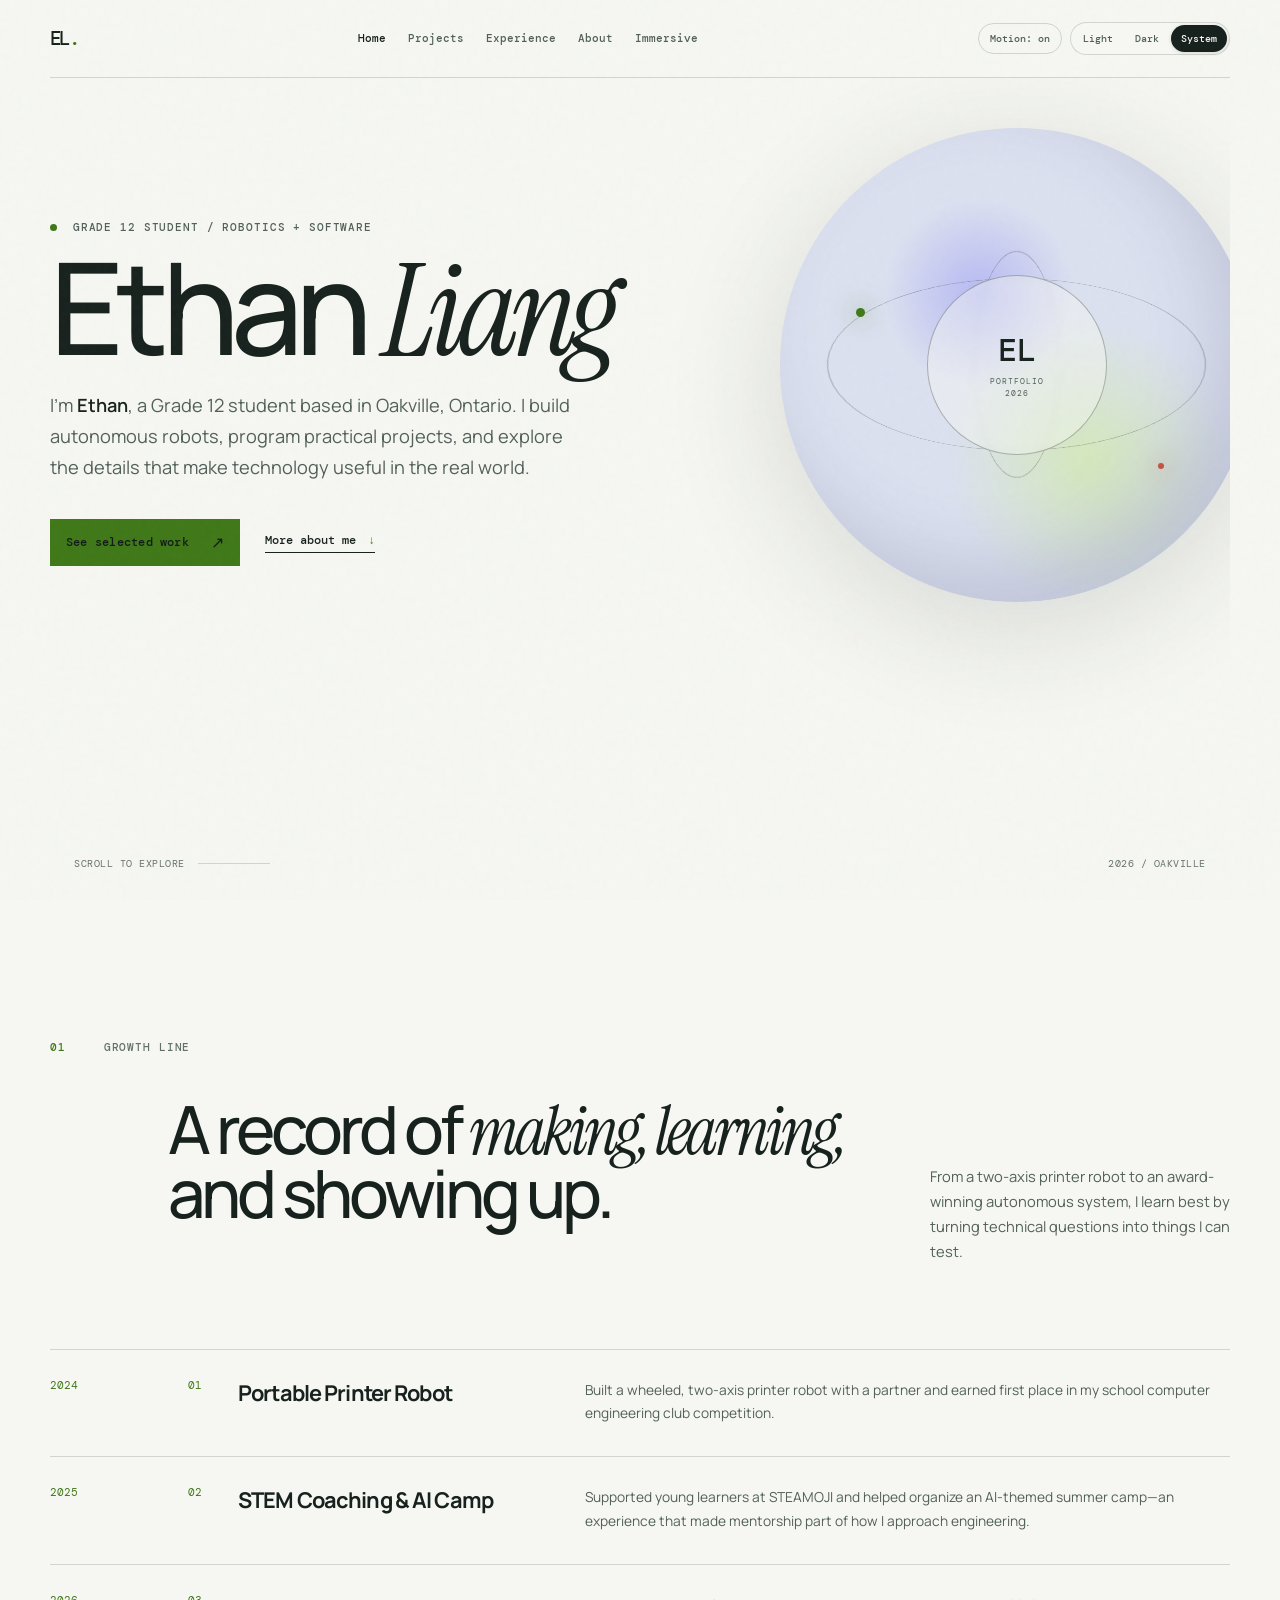
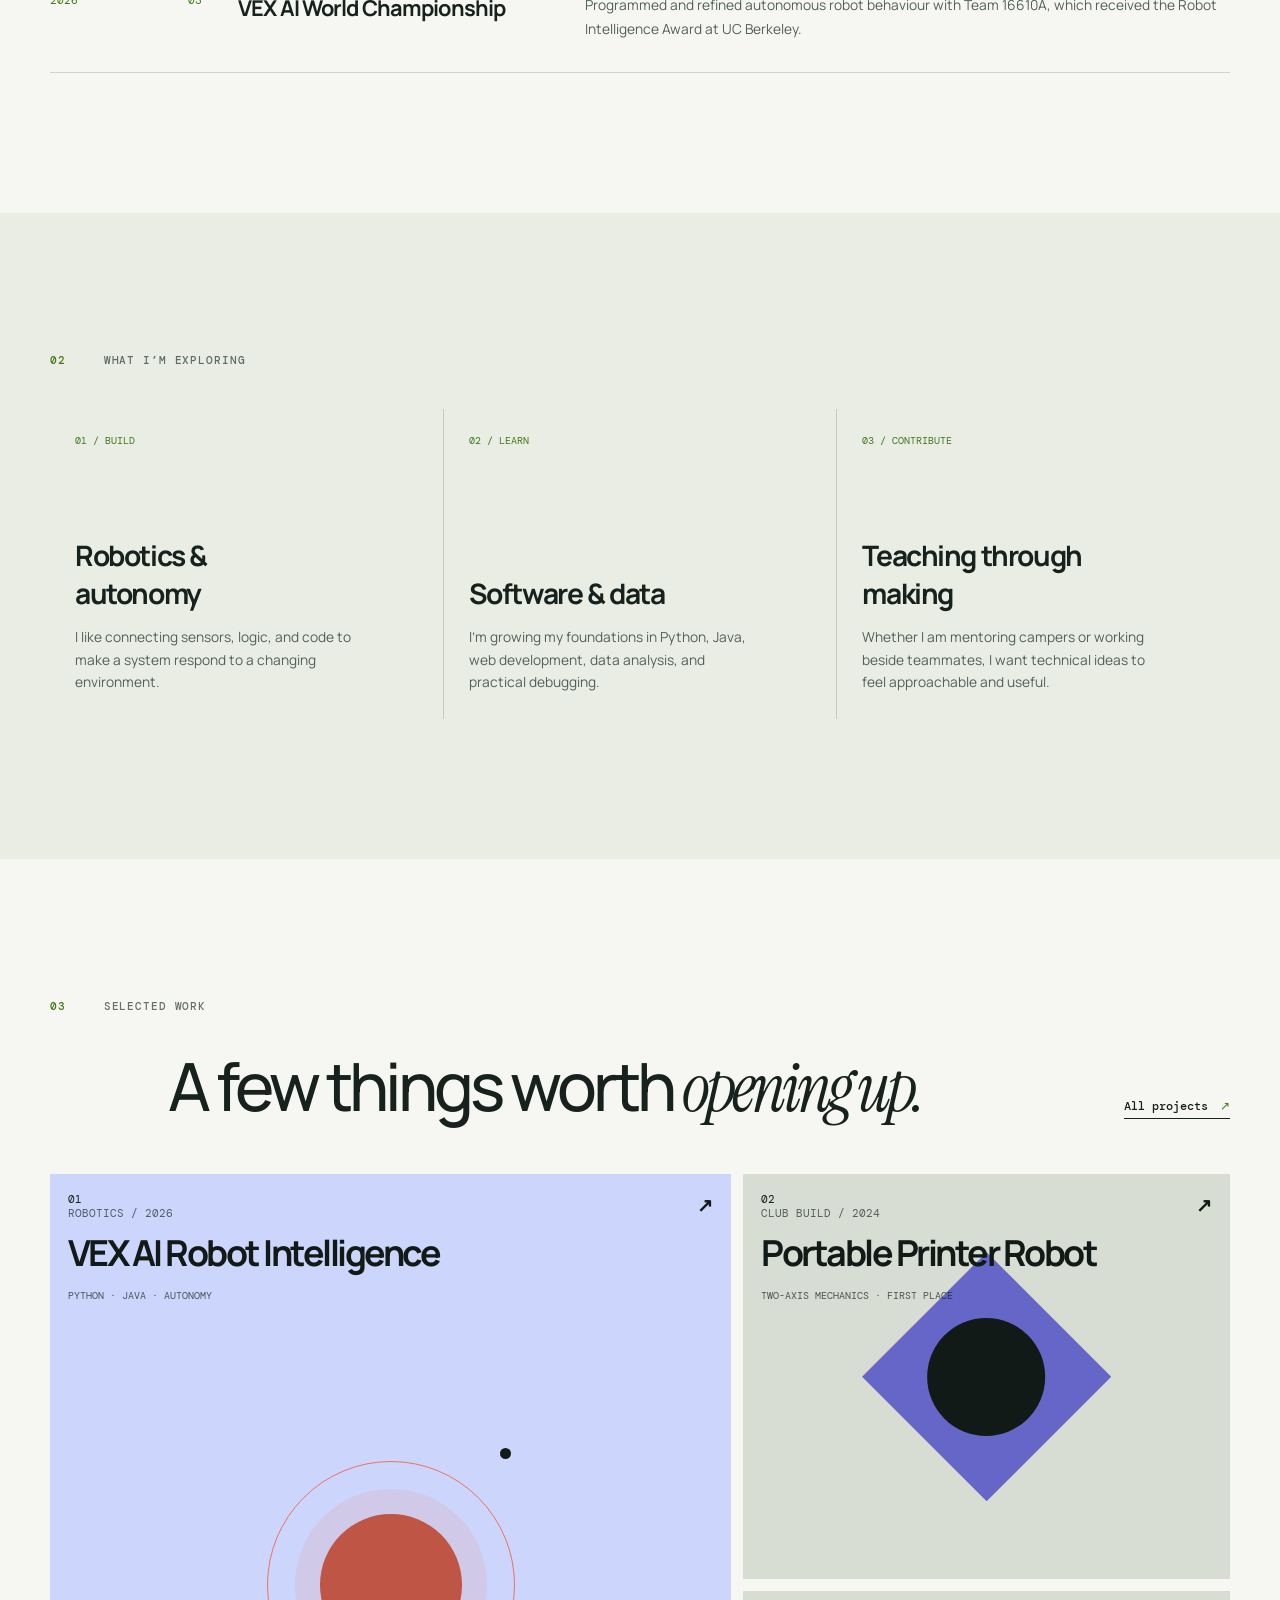
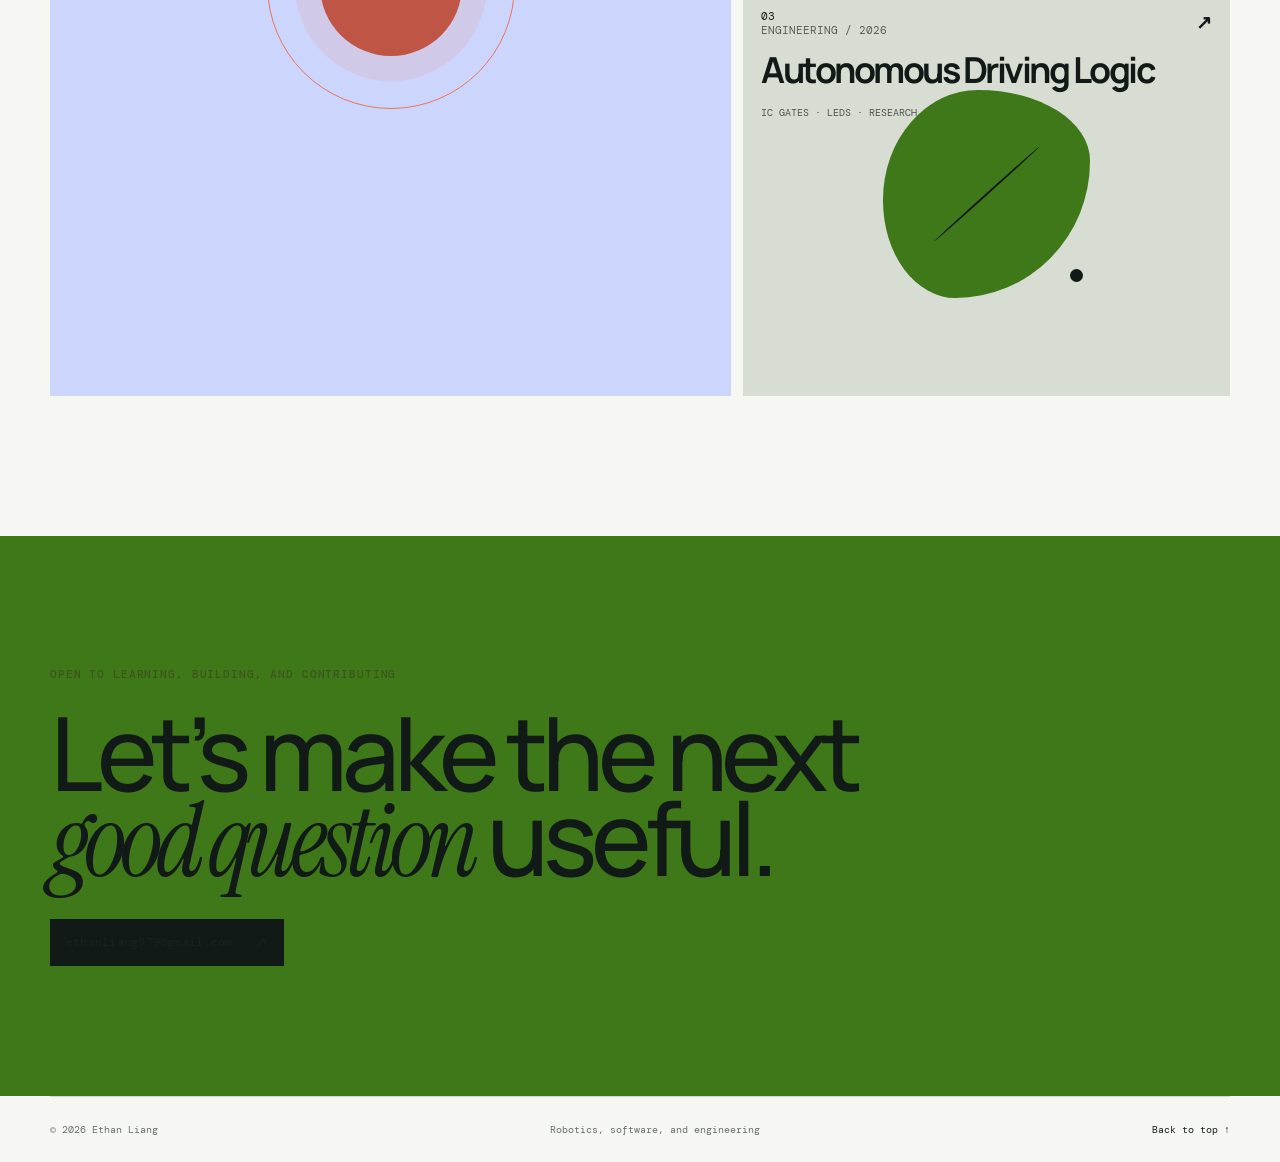
==== commit 8e1b8450: "Add portfolio content and experience details" ====
--- a/index.html
+++ b/index.html
@@ -3,8 +3,8 @@
   <head>
     <meta charset="UTF-8" />
     <meta name="viewport" content="width=device-width, initial-scale=1.0" />
-    <meta name="description" content="[YOUR NAME]'s portfolio." />
-    <title> HS Student Portfolio | Ethan Liang — Portfolio</title>
+    <meta name="description" content="Ethan Liang's portfolio: robotics, software, and engineering projects." />
+    <title>Ethan Liang — Portfolio</title>
     <link rel="preconnect" href="https://fonts.googleapis.com" />
     <link rel="preconnect" href="https://fonts.gstatic.com" crossorigin />
     <script>(function(){var m;try{m=localStorage.getItem('portfolio-theme')}catch(e){}if(m!=='light'&&m!=='dark'&&m!=='system')m='system';var d=window.matchMedia&&window.matchMedia('(prefers-color-scheme: dark)').matches;document.documentElement.dataset.theme=m==='system'?(d?'dark':'light'):m;document.documentElement.dataset.themeMode=m}())</script>
@@ -16,7 +16,7 @@
   <body>
     <div class="noise" aria-hidden="true"></div>
     <header class="site-header container">
-      <a class="wordmark" href="index.html" aria-label="Home">[YN]<span>.</span></a>
+      <a class="wordmark" href="index.html" aria-label="Home">EL<span>.</span></a>
       <nav aria-label="Primary navigation">
         <a class="is-active" href="index.html">Home</a>
         <a href="pages/projects.html">Projects</a>
@@ -37,9 +37,9 @@
     <main>
       <section class="hero container" aria-labelledby="hero-title">
         <div class="hero-copy reveal">
-          <p class="eyebrow"><span class="pulse"></span> [YOUR CURRENT TITLE / GOAL]</p>
+          <p class="eyebrow"><span class="pulse"></span> Grade 12 student / robotics + software</p>
           <h1 id="hero-title">Ethan <em>Liang</em></h1>
-          <p class="lede">I’m <strong>[YOUR NAME]</strong>, a [YOUR GRADE / ROLE] based in [YOUR CITY]. I explore [INTEREST ONE], [INTEREST TWO], and the small details that make technology useful.</p>
+          <p class="lede">I’m <strong>Ethan</strong>, a Grade 12 student based in Oakville, Ontario. I build autonomous robots, program practical projects, and explore the details that make technology useful in the real world.</p>
           <div class="action-row">
             <a class="button button-primary" href="pages/projects.html">See selected work <span>↗</span></a>
             <a class="text-link" href="pages/about.html">More about me <span>↓</span></a>
@@ -48,21 +48,21 @@
         <div class="hero-orbit reveal reveal-delay" aria-hidden="true">
           <div class="orbit-ring ring-one"></div><div class="orbit-ring ring-two"></div>
           <div class="orbit-dot dot-one"></div><div class="orbit-dot dot-two"></div>
-          <div class="orbit-core"><span>00</span><small>PORTFOLIO<br>TEMPLATE</small></div>
-          <p class="orbit-caption">[YOUR<br>MONOGRAM]</p>
+          <div class="orbit-core"><span>EL</span><small>PORTFOLIO<br>2026</small></div>
+          <p class="orbit-caption">ETHAN<br>LIANG</p>
         </div>
         <div class="hero-footer reveal reveal-delay-2">
-          <span>Scroll to explore</span><span class="scroll-line"></span><span>2026 / TEMPLATE</span>
+          <span>Scroll to explore</span><span class="scroll-line"></span><span>2026 / OAKVILLE</span>
         </div>
       </section>
 
       <section class="signal-section section container" aria-labelledby="signal-title">
         <div class="section-label reveal"><span>01</span><span>Growth line</span></div>
-        <div class="section-intro reveal"><h2 id="signal-title">A record of <em>making, learning,</em> and showing up.</h2><p>Replace each entry with a moment that says something real about how you work.</p></div>
+        <div class="section-intro reveal"><h2 id="signal-title">A record of <em>making, learning,</em> and showing up.</h2><p>From a two-axis printer robot to an award-winning autonomous system, I learn best by turning technical questions into things I can test.</p></div>
         <ol class="signal-list">
-          <li class="signal-item reveal"><time>[DATE]</time><div><span class="index">01</span><h3>[FIRST TECHNICAL MILESTONE]</h3><p>[What you built, explored, improved, or learned. Add one concrete outcome if you have it.]</p></div></li>
-          <li class="signal-item reveal"><time>[DATE]</time><div><span class="index">02</span><h3>[TEAM / CLUB / COMPETITION]</h3><p>[Describe your personal role, contribution, and what you took away from the experience.]</p></div></li>
-          <li class="signal-item reveal"><time>[DATE]</time><div><span class="index">03</span><h3>[CURRENT FOCUS]</h3><p>[Add the next thing you are excited to learn, build, or improve.]</p></div></li>
+          <li class="signal-item reveal"><time>2024</time><div><span class="index">01</span><h3>Portable Printer Robot</h3><p>Built a wheeled, two-axis printer robot with a partner and earned first place in my school computer engineering club competition.</p></div></li>
+          <li class="signal-item reveal"><time>2025</time><div><span class="index">02</span><h3>STEM Coaching &amp; AI Camp</h3><p>Supported young learners at STEAMOJI and helped organize an AI-themed summer camp—an experience that made mentorship part of how I approach engineering.</p></div></li>
+          <li class="signal-item reveal"><time>2026</time><div><span class="index">03</span><h3>VEX AI World Championship</h3><p>Programmed and refined autonomous robot behaviour with Team 16610A, which received the Robot Intelligence Award at UC Berkeley.</p></div></li>
         </ol>
       </section>
 
@@ -70,9 +70,9 @@
         <div class="container">
           <div class="section-label section-label-light reveal"><span>02</span><span>What I’m exploring</span></div>
           <div class="focus-grid">
-            <article class="focus-card reveal"><span>01 / BUILD</span><h3>[YOUR BUILDING PRACTICE]</h3><p>[How you turn an idea into something people can use.]</p></article>
-            <article class="focus-card reveal reveal-delay"><span>02 / LEARN</span><h3>[YOUR LEARNING EDGE]</h3><p>[A subject, skill, or question you are currently following.]</p></article>
-            <article class="focus-card reveal reveal-delay-2"><span>03 / CONTRIBUTE</span><h3>[YOUR COMMUNITY]</h3><p>[A team, school, activity, or group you care about.]</p></article>
+            <article class="focus-card reveal"><span>01 / BUILD</span><h3>Robotics &amp; autonomy</h3><p>I like connecting sensors, logic, and code to make a system respond to a changing environment.</p></article>
+            <article class="focus-card reveal reveal-delay"><span>02 / LEARN</span><h3>Software &amp; data</h3><p>I’m growing my foundations in Python, Java, web development, data analysis, and practical debugging.</p></article>
+            <article class="focus-card reveal reveal-delay-2"><span>03 / CONTRIBUTE</span><h3>Teaching through making</h3><p>Whether I am mentoring campers or working beside teammates, I want technical ideas to feel approachable and useful.</p></article>
           </div>
         </div>
       </section>
@@ -81,18 +81,18 @@
         <div class="section-label reveal"><span>03</span><span>Selected work</span></div>
         <div class="work-heading reveal"><h2 id="work-title">A few things worth <em>opening up.</em></h2><a class="text-link" href="pages/projects.html">All projects <span>↗</span></a></div>
         <div class="work-grid">
-          <a class="work-card work-card-large reveal" href="pages/projects.html#project-one"><span class="work-index">01</span><div class="project-shape shape-coral"><i></i><i></i><i></i></div><div class="work-meta"><p>[FEATURED PROJECT]</p><h3>[PROJECT ONE]</h3><span>[TECH / FORMAT / YEAR]</span></div><b>↗</b></a>
-          <a class="work-card reveal reveal-delay" href="pages/projects.html#project-two"><span class="work-index">02</span><div class="project-shape shape-lilac"><i></i><i></i></div><div class="work-meta"><p>[PERSONAL BUILD]</p><h3>[PROJECT TWO]</h3><span>[TECH / FORMAT / YEAR]</span></div><b>↗</b></a>
-          <a class="work-card reveal reveal-delay-2" href="pages/projects.html#project-three"><span class="work-index">03</span><div class="project-shape shape-lime"><i></i><i></i><i></i></div><div class="work-meta"><p>[EXPLORATION]</p><h3>[PROJECT THREE]</h3><span>[TECH / FORMAT / YEAR]</span></div><b>↗</b></a>
+          <a class="work-card work-card-large reveal" href="pages/projects.html#project-one"><span class="work-index">01</span><div class="project-shape shape-coral"><i></i><i></i><i></i></div><div class="work-meta"><p>ROBOTICS / 2026</p><h3>VEX AI Robot Intelligence</h3><span>PYTHON · JAVA · AUTONOMY</span></div><b>↗</b></a>
+          <a class="work-card reveal reveal-delay" href="pages/projects.html#project-two"><span class="work-index">02</span><div class="project-shape shape-lilac"><i></i><i></i></div><div class="work-meta"><p>CLUB BUILD / 2024</p><h3>Portable Printer Robot</h3><span>TWO-AXIS MECHANICS · FIRST PLACE</span></div><b>↗</b></a>
+          <a class="work-card reveal reveal-delay-2" href="pages/projects.html#project-three"><span class="work-index">03</span><div class="project-shape shape-lime"><i></i><i></i><i></i></div><div class="work-meta"><p>ENGINEERING / 2026</p><h3>Autonomous Driving Logic</h3><span>IC GATES · LEDS · RESEARCH</span></div><b>↗</b></a>
         </div>
       </section>
 
       <section class="closing-section">
-        <div class="container reveal"><p class="eyebrow">[A SHORT, HONEST SIGN-OFF]</p><h2>Let’s make the next<br><em>good question</em> useful.</h2><a class="button button-light" href="mailto:[YOUR EMAIL]">[YOUR EMAIL] <span>↗</span></a></div>
+        <div class="container reveal"><p class="eyebrow">OPEN TO LEARNING, BUILDING, AND CONTRIBUTING</p><h2>Let’s make the next<br><em>good question</em> useful.</h2><a class="button button-light" href="mailto:ethanliang579@gmail.com">ethanliang579@gmail.com <span>↗</span></a></div>
       </section>
     </main>
 
-    <footer class="site-footer container"><span>© [YEAR] [YOUR NAME]</span><span>Built from a reusable portfolio template</span><a href="#top" data-to-top>Back to top ↑</a></footer>
+    <footer class="site-footer container"><span>© 2026 Ethan Liang</span><span>Robotics, software, and engineering</span><a href="#top" data-to-top>Back to top ↑</a></footer>
     <script src="assets/js/main.js"></script>
   </body>
 </html>
